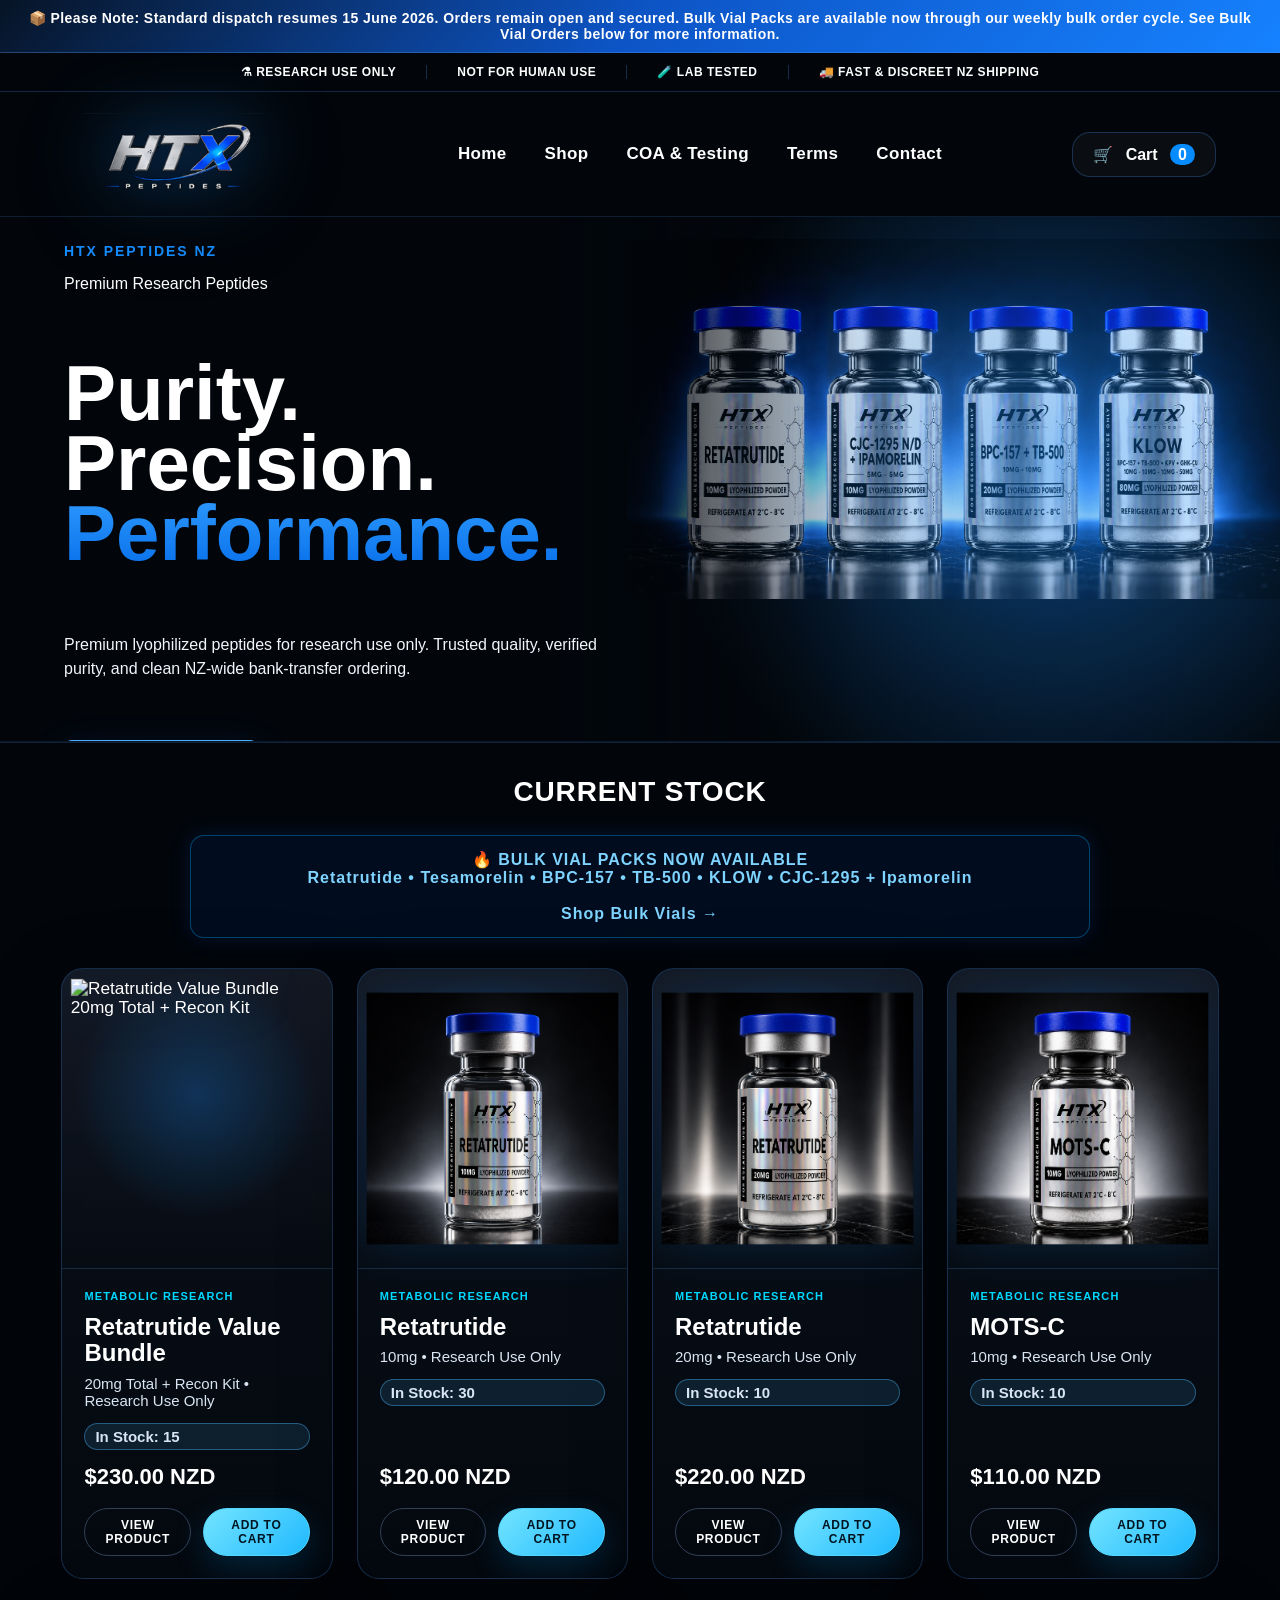
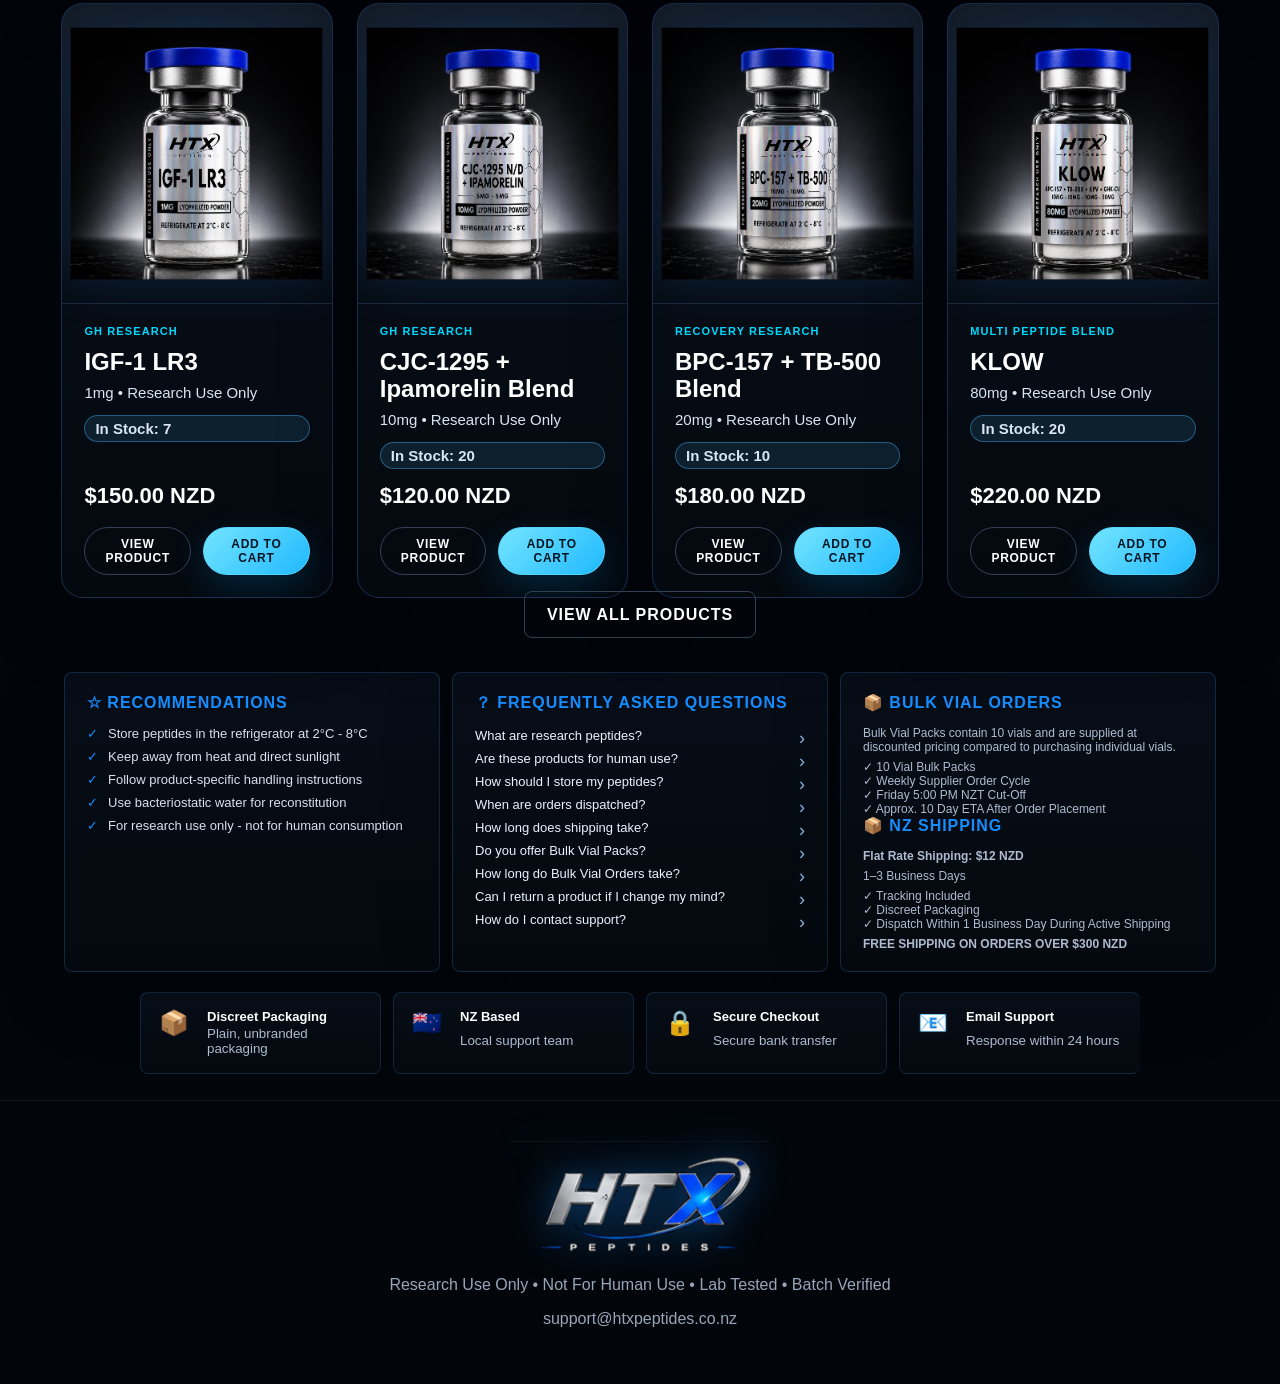
==== index.html @ 83201905 "Update index.html" ====
<!doctype html>
<html lang="en">
<head>
  <title>HTX Peptides NZ | Premium Research Peptides New Zealand</title>
<meta name="description" content="HTX Peptides NZ supplies premium research peptides, laboratory supplies and NZ-wide shipping. Research use only. Not for human use.">
  <link rel="canonical" href="https://www.htxpeptides.co.nz/">
  <meta charset="UTF-8">
  <meta name="viewport" content="width=device-width, initial-scale=1.0">
  <link rel="icon" type="image/png" href="assets/favicon.png">
  <link rel="stylesheet" href="styles.css">
  <script defer src="script.js"></script>
</head>
<body data-limit="8" class="home-page exact-reference">
  <div class="shipping-notice">
📦 <strong>Please Note:</strong> Standard dispatch resumes <strong>15 June 2026</strong>. Orders remain open and secured. Bulk Vial Packs are available now through our weekly bulk order cycle. See Bulk Vial Orders below for more information.
</div>

  <div class="topbar exact-topbar">
    <span>⚗ RESEARCH USE ONLY</span>
    <span>NOT FOR HUMAN USE</span>
    <span>🧪 LAB TESTED</span>
    <span>🚚 FAST & DISCREET NZ SHIPPING</span>
  </div>

  <nav class="nav exact-nav">
  <a href="index.html" class="logo exact-logo" aria-label="HTX Peptides NZ">
    <img src="assets/htx-logo-transparent.png" alt="HTX Peptides NZ">
  </a>

  <div class="nav-links">
    <a href="index.html">Home</a>
    <a href="shop.html">Shop</a>
    <a href="coa-testing.html">COA & Testing</a>
    <a href="terms.html">Terms</a>
    <a href="contact.html">Contact</a>
  </div>

  <button class="cart-btn exact-cart" onclick="openCart()">
    Cart <span class="cart-count">0</span>
  </button>
</nav>

  <section class="hero exact-hero">
    <h1 class="seo-only">HTX Peptides NZ</h1>
    <div class="hero-content">
      <p class="eyebrow">HTX Peptides NZ</p>
      <p class="eyebrow-sub">Premium Research Peptides</p>
      <h2>Purity.<br>Precision.<br><span>Performance.</span></h2>
      <p class="lead">Premium lyophilized peptides for research use only. Trusted quality, verified purity, and clean NZ-wide bank-transfer ordering.</p>

      <div class="hero-actions">
        <a class="btn exact-primary" href="shop.html">Shop Now →</a>
      </div>

      <div class="feature-row exact-feature-row">
        <div class="feature exact-feature">
          <div class="feature-icon">⚗</div>
          <div><b>Lab Tested</b><span>Purity verified</span></div>
        </div>
        <div class="feature exact-feature">
          <div class="feature-icon">🔗</div>
          <div><b>Cold Chain</b><span>Secure delivery</span></div>
        </div>
        <div class="feature exact-feature">
          <div class="feature-icon">🛡</div>
          <div><b>Research Use Only</b><span>Not for human use</span></div>
        </div>
        <div class="feature exact-feature">
          <div class="feature-icon">📄</div>
          <div><b>COA Available</b><span>Batch specific results</span></div>
        </div>
      </div>
    </div>
  </section>

  <section class="current-stock-section">
  <h2>Current Stock</h2>

  <div class="bulk-banner">
    🔥 BULK VIAL PACKS NOW AVAILABLE
    <br>
    Retatrutide • Tesamorelin • BPC-157 • TB-500 • KLOW • CJC-1295 + Ipamorelin
    <br><br>
    <a href="shop.html" class="bulk-link">Shop Bulk Vials →</a>
  </div>

  <div id="productGrid" class="product-grid exact-stock-grid"></div>

  <div class="stock-more">
    <a href="shop.html" class="btn ghost exact-view-all">View All Products</a>
  </div>
</section>

  <section class="recommendations-section">
  <div class="recommendation-grid">

    <article class="recommend-card">
      <h3>☆ Recommendations</h3>
      <ul>
        <li>Store peptides in the refrigerator at 2°C - 8°C</li>
        <li>Keep away from heat and direct sunlight</li>
        <li>Follow product-specific handling instructions</li>
        <li>Use bacteriostatic water for reconstitution</li>
        <li>For research use only - not for human consumption</li>
      </ul>
    </article>

    <article class="recommend-card" id="faq">
      <h3>？ Frequently Asked Questions</h3>
      <details><summary>What are research peptides?</summary><p>Research peptides are compounds supplied strictly for laboratory research and analytical purposes.</p></details>
      <details><summary>Are these products for human use?</summary><p>No. All products are sold strictly for laboratory research use only and are not for human consumption.</p></details>
      <details><summary>How should I store my peptides?</summary><p>Store refrigerated at 2°C - 8°C unless otherwise directed on the product label.</p></details>
      <details><summary>When are orders dispatched?</summary><p>Orders are generally dispatched during active shipping periods. Any temporary dispatch pauses will be clearly displayed on the website homepage and checkout page.</p></details>
      <details><summary>How long does shipping take?</summary><p>Standard NZ Post is 1-3 business days. Rural addresses may take longer.</p></details>
      <details><summary>Do you offer Bulk Vial Packs?</summary><p>Yes. Selected products are available as 10-vial Bulk Packs at discounted pricing. See the Bulk Vial Orders section below or browse the Shop page for current availability.</p></details>
      <details><summary>How long do Bulk Vial Orders take?</summary><p>Once the bulk order has been placed with our supplier, estimated delivery is approximately 10 days. ETA updates will be provided once the order has been confirmed.</p></details>
      <details><summary>Can I return a product if I change my mind?</summary><p>Due to the sensitive nature of our products, we do not accept returns for change of mind. Returns and refunds are only available if an item arrives damaged, defective, or incorrect.</p></details>
      <details><summary>How do I contact support?</summary><p>Email: support@htxpeptides.co.nz<br>Response Time: Typically within 24 hours.</p></details>
    </article>

    <article class="recommend-card">
      <h3>📦 BULK VIAL ORDERS</h3>
      <p>Bulk Vial Packs contain 10 vials and are supplied at discounted pricing compared to purchasing individual vials.</p>
      <p>
        ✓ 10 Vial Bulk Packs<br>
        ✓ Weekly Supplier Order Cycle<br>
        ✓ Friday 5:00 PM NZT Cut-Off<br>
        ✓ Approx. 10 Day ETA After Order Placement
      </p>

      <h3>📦 NZ SHIPPING</h3>
      <p><strong>Flat Rate Shipping: $12 NZD</strong></p>
      <p>1–3 Business Days</p>
      <p>
        ✓ Tracking Included<br>
        ✓ Discreet Packaging<br>
        ✓ Dispatch Within 1 Business Day During Active Shipping
      </p>
      <p><strong>FREE SHIPPING ON ORDERS OVER $300 NZD</strong></p>
    </article>

  </div>

  <div class="bottom-trust">
    <div><span>📦</span><b>Discreet Packaging</b><small>Plain, unbranded packaging</small></div>
    <div><span>🇳🇿</span><b>NZ Based</b><small>Local support team</small></div>
    <div><span>🔒</span><b>Secure Checkout</b><small>Secure bank transfer</small></div>
    <div><span>📧</span><b>Email Support</b><small>Response within 24 hours</small></div>
  </div>
</section>

  <aside class="cart-drawer">
    <div class="cart-head"><h2>Your Cart</h2><button class="icon-btn" onclick="closeCart()">×</button></div>
    <div id="cartItems" class="cart-items"></div>
    <div class="cart-foot">
      <div class="subtotal"><span>Subtotal</span><b id="cartSubtotal">$0.00 NZD</b></div>
      <div class="free-shipping-note">Free Shipping on Orders Over $300</div>
      <button class="btn wide" type="button" data-checkout>Proceed to Checkout</button>
    </div></aside>

  <div id="productModal" class="modal"></div>

  <footer class="footer exact-footer">
    <img src="assets/htx-logo-transparent.png" alt="HTX Peptides NZ">
    <p>Research Use Only • Not For Human Use • Lab Tested • Batch Verified</p>
    <p><a href="mailto:support@htxpeptides.co.nz">support@htxpeptides.co.nz</a></p>
  </footer>
</body>
</html>
---- styles.css ----
:root{--bg:#030508;--panel:#090d13;--line:#1d2838;--text:#f5f7fb;--muted:#aab3c2;--blue:#126dff;--blue2:#5aa2ff;--silver:#dce4ef}*{box-sizing:border-box}html{scroll-behavior:smooth}body{margin:0;background:radial-gradient(circle at 70% 0,#0b1d35 0,#030508 42%);color:var(--text);font-family:Inter,Arial,sans-serif}a{color:inherit;text-decoration:none}img{max-width:100%;display:block}.topbar{height:38px;display:flex;align-items:center;justify-content:space-around;gap:16px;padding:0 24px;border-bottom:1px solid #111927;background:#020305;color:#d9e0ea;font-size:12px;letter-spacing:.12em;text-transform:Uppercase}.blue{color:var(--blue2)}.nav{position:sticky;top:0;z-index:20;display:flex;align-items:center;justify-content:space-between;padding:18px 5vw;background:rgba(3,5,8,.86);backdrop-filter:blur(14px);border-bottom:1px solid #101722}.logo{font-size:28px;font-weight:900;letter-spacing:.04em}.logo span{display:block;font-size:10px;letter-spacing:.48em;font-weight:500;color:#bfc8d6}.nav-links{display:flex;gap:42px;font-size:18px;font-weight:600;text-transform:none;letter-spacing:.08em}.nav-links a:hover,.active{color:var(--blue2)}.cart-btn,.icon-btn{background:none;border:1px solid var(--line);color:white;border-radius:12px;padding:10px 14px;cursor:pointer}.cart-count{background:var(--blue);border-radius:999px;padding:2px 7px;margin-left:4px}.hero{min-height:620px;display:grid;grid-template-columns:1fr 1.15fr;align-items:center;padding:6vw 5vw 3vw;gap:30px;background:linear-gradient(90deg,#030508 25%,rgba(3,5,8,.35)),url('assets/hero-reference.jpg') center right/cover no-repeat}.eyebrow{color:var(--blue2);letter-spacing:.2em;text-transform:uppercase;font-weight:700;font-size:13px}.hero h1{font-size:clamp(44px,7vw,88px);line-height:.95;margin:18px 0}.hero h1 span{color:var(--blue2)}.lead{color:#d7dce5;max-width:560px;font-size:18px;line-height:1.6}.btn{background:linear-gradient(135deg,#0d55c7,#1682ff);border:1px solid #338fff;color:white;border-radius:8px;padding:14px 22px;font-weight:800;text-transform:uppercase;letter-spacing:.06em;cursor:pointer;box-shadow:0 0 28px rgba(18,109,255,.25)}.btn.ghost{background:transparent;border-color:#314057;box-shadow:none}.btn.wide{width:100%;margin-top:18px}.hero-actions{display:flex;gap:14px;margin:24px 0}.feature-row{display:grid;grid-template-columns:repeat(4,1fr);gap:14px;margin-top:30px}.feature{border:1px solid var(--line);background:rgba(9,13,19,.66);padding:18px;border-radius:18px}.feature b{display:block}.feature span,.muted{color:var(--muted)}.section{padding:70px 5vw}.section-title{text-align:center;margin-bottom:34px}.section-title h2{font-size:34px;letter-spacing:.15em;text-transform:uppercase}.product-grid{display:grid;grid-template-columns:repeat(4,minmax(0,1fr));gap:20px}.product-card{background:linear-gradient(180deg,rgba(18,25,36,.75),rgba(3,5,8,.95));border:1px solid #223047;border-radius:20px;overflow:hidden;transition:.25s}.product-card:hover{transform:translateY(-6px);border-color:#2d7fff;box-shadow:0 18px 60px rgba(0,0,0,.45)}.product-img-wrap{height:290px;display:flex;align-items:center;justify-content:center;background:radial-gradient(circle,#1d2a3d,#05070b 68%);padding:18px}.product-img-wrap img{height:100%;object-fit:contain}.product-info{padding:18px}.product-info small{color:var(--blue2)}.product-info h3{margin:8px 0 4px}.product-info p{color:#cbd3df;margin:0 0 14px}.product-actions{display:grid;grid-template-columns:1fr auto;gap:10px;margin-top:16px}.filters{display:flex;gap:14px;margin-bottom:24px}.filters input,.filters select,.contact-form input,.contact-form textarea{background:#07101b;border:1px solid #223047;color:white;border-radius:10px;padding:14px;width:100%}.filters select{max-width:240px}.page-hero{padding:70px 5vw 30px;background:linear-gradient(180deg,#07101b,#030508)}.page-hero h1{font-size:48px;margin:0 0 12px}.content-grid{display:grid;grid-template-columns:repeat(3,1fr);gap:20px}.info-card,.coa-card{border:1px solid var(--line);background:rgba(9,13,19,.78);border-radius:20px;padding:24px}.clean-list{line-height:2;color:#d7dce5}.footer{border-top:1px solid #111927;padding:40px 5vw;color:#99a5b8;background:#020305}.cart-drawer{position:fixed;right:-430px;top:0;height:100%;width:min(430px,100vw);background:#060a10;z-index:50;border-left:1px solid #26354d;transition:.28s;padding:22px;display:flex;flex-direction:column}.cart-open .cart-drawer{right:0}.cart-head{display:flex;justify-content:space-between;align-items:center}.cart-items{flex:1;overflow:auto}.cart-line{display:grid;grid-template-columns:72px 1fr auto;gap:12px;align-items:center;border-bottom:1px solid #182235;padding:14px 0}.cart-line img{height:72px;object-fit:contain}.cart-line span{display:block;color:var(--muted);font-size:13px}.qty{display:flex;align-items:center;gap:6px;margin-top:8px}.qty button{background:#101827;color:white;border:1px solid #26354d;border-radius:8px;width:30px;height:30px}.qty input{width:48px;text-align:center;background:#020305;color:white;border:1px solid #26354d;border-radius:8px;height:30px}.cart-foot{border-top:1px solid #182235;padding-top:18px}.subtotal{display:flex;justify-content:space-between;font-size:20px;margin-bottom:14px}.modal{display:none;position:fixed;inset:0;background:rgba(0,0,0,.78);z-index:60;align-items:center;justify-content:center;padding:20px}.modal.show{display:flex}.modal-card{max-width:920px;background:#07101b;border:1px solid #2a3b55;border-radius:24px;padding:24px;position:relative}.modal-close{position:absolute;right:18px;top:14px;background:none;color:white;border:0;font-size:32px;cursor:pointer}.modal-grid{display:grid;grid-template-columns:1fr 1fr;gap:25px;align-items:center}.modal-grid img{max-height:560px;object-fit:contain}.price{font-size:26px;color:var(--blue2);font-weight:900}.contact-form{display:grid;gap:12px}.whatsapp{display:inline-block;margin-top:18px}@media(max-width:900px){.hero{grid-template-columns:1fr;min-height:auto;background-position:center}.feature-row,.product-grid,.content-grid{grid-template-columns:1fr 1fr}.nav-links{display:none}.modal-grid{grid-template-columns:1fr}.product-img-wrap{height:240px}}@media(max-width:560px){.topbar{font-size:9px;gap:8px;padding:0 8px}.hero,.section,.page-hero{padding-left:20px;padding-right:20px}.feature-row,.product-grid,.content-grid{grid-template-columns:1fr}.hero-actions,.filters{flex-direction:column}.btn{text-align:center}.section-title h2{font-size:24px}}

/* Logo fix: uses transparent HTX artwork, no white box, blends with dark header */
.logo{display:flex;align-items:center;width:220px;height:90px;overflow:visible}
.logo img{height:82px;width:auto;object-fit:contain;filter:drop-shadow(0 0 12px rgba(90,162,255,.22));}
.logo span{display:none}
@media(max-width:560px){.logo{width:138px;height:56px}.logo img{height:52px}}

/* Final cleanup */
.section-title .eyebrow{margin-bottom:10px}.details-section{border-top:1px solid rgba(90,162,255,.12)}
.trust-section{padding-top:40px}.info-card .price{font-size:22px;margin:8px 0 10px;color:var(--blue2);font-weight:900}
.logo{width:220px;height:90px}.logo img{height:82px;max-width:220px;object-fit:contain;filter:drop-shadow(0 0 15px rgba(90,162,255,.32));}
@media(max-width:560px){.logo{width:138px;height:58px}.logo img{height:54px;max-width:138px}}

/* === EXACT REFERENCE HOMEPAGE - DO NOT DEVIATE === */
:root{
  --exact-bg:#02060b;
  --exact-panel:#07111d;
  --exact-line:rgba(75,155,255,.22);
  --exact-blue:#168dff;
  --exact-cyan:#00d8ff;
  --exact-text:#ffffff;
  --exact-muted:#c9d3df;
}
.seo-only {
  position: absolute;
  left: -9999px;
  width: 1px;
  height: 1px;
  overflow: hidden;
}
body.exact-reference{
  margin:0;
  background:#02060b !important;
  color:#fff;
  overflow-x:hidden;
}

.exact-reference .exact-topbar{
  height:39px;
  display:flex;
  align-items:center;
  justify-content:center;
  gap:0;
  padding:0;
  background:#02060b;
  border-bottom:1px solid rgba(75,155,255,.22);
  color:#fff;
  font-size:12px;
  font-weight:900;
  letter-spacing:.045em;
  text-transform:Uppercase;
}

.exact-reference .exact-topbar span{
  padding:0 30px;
  border-right:1px solid rgba(75,155,255,.26);
  white-space:nowrap;
}
.exact-reference .exact-topbar span:last-child{border-right:0;}

.exact-reference .exact-nav{
  height:113px;
  min-height:113px;
  padding:0 5vw;
  display:grid;
  grid-template-columns:260px 1fr 170px;
  align-items:center;
  background:#02060b;
  border-bottom:1px solid rgba(75,155,255,.16);
  position:relative;
  top:auto;
  z-index:20;
}

.exact-reference .exact-logo img,
.exact-reference .logo img{
  width:214px !important;
  max-height:98px !important;
  object-fit:contain !important;
  filter:drop-shadow(0 0 26px rgba(22,141,255,.44)) !important;
}

.exact-reference .exact-nav-links{
  display:flex;
  justify-content:center;
  align-items:center;
  gap:46px;
  font-size:16px;
  font-weight:800;
  text-transform:none;
  letter-spacing:0;
  color:#fff;
}

.exact-reference .exact-nav-links a:hover{color:#5fc8ff;}

.exact-reference .exact-cart{
  justify-self:end;
  border-radius:18px;
  padding:12px 20px;
  background:rgba(255,255,255,.035);
  border:1px solid rgba(75,155,255,.25);
  color:#fff;
  font-size:16px;
  font-weight:700;
}
.exact-reference .exact-cart::before{content:"🛒";margin-right:8px;}
.exact-reference .cart-count{
  background:#078cff;
  color:#fff;
  margin-left:8px;
  border-radius:999px;
  padding:2px 8px;
}

/* Hero: matches supplied screenshot proportions */
.exact-reference .exact-hero{
  height:555px;
  min-height:555px;
  padding:31px 5vw 0;
  display:block;
  position:relative;
  background:
    linear-gradient(90deg,#02060b 0%,#02060b 37%,rgba(2,6,11,.68) 45%,rgba(2,6,11,.05) 67%,rgba(2,6,11,.00) 100%),
    radial-gradient(circle at 72% 48%,rgba(22,141,255,.32),transparent 35%),
    url('assets/hero-image.png') right 53% top 32px/61% auto no-repeat !important;
  border-bottom:1px solid rgba(75,155,255,.12);
  overflow:hidden;
}

.exact-reference .hero-content{
  width:42%;
  min-width:600px;
  position:relative;
  z-index:2;
}

.exact-reference .exact-hero .eyebrow{
  color:#168dff;
  margin:0 0 17px;
  font-size:14px;
  font-weight:900;
  letter-spacing:.14em;
  text-transform:uppercase;
}

.exact-reference .exact-hero h1{
  margin:0;
  font-size:92px;
  line-height:.91;
  letter-spacing:-.07em;
  text-transform:uppercase;
  font-weight:950;
  color:#fff;
}

.exact-reference .exact-hero h1 span,
.exact-reference .exact-hero h2 span{
  color:#168dff;
  background:linear-gradient(180deg,#309dff,#066ce9);
  -webkit-background-clip:text;
  background-clip:text;
  -webkit-text-fill-color:transparent;
}

.exact-reference .exact-hero .lead{
  width:610px;
  max-width:610px;
  margin:20px 0 0;
  color:#f2f6fb;
  font-size:17px;
  line-height:1.48;
}

.exact-reference .hero-actions{
  margin:24px 0 0;
  display:flex;
  gap:16px;
}

.exact-reference .exact-primary{
  width:194px;
  height:48px;
  min-height:48px;
  display:inline-flex;
  align-items:center;
  justify-content:center;
  border-radius:8px;
  padding:0 18px;
  background:linear-gradient(135deg,#0d69ff,#078eff);
  color:#fff;
  border:1px solid rgba(92,183,255,.85);
  box-shadow:0 15px 38px rgba(0,108,255,.23);
  font-size:14px;
  letter-spacing:.08em;
  font-weight:900;
}

.exact-reference .exact-ghost{
  width:155px;
  height:48px;
  min-height:48px;
  border-radius:8px;
  background:rgba(0,0,0,.20);
  border:1px solid rgba(112,170,230,.25);
  color:#fff;
  box-shadow:none;
  display:inline-flex;
  align-items:center;
  justify-content:center;
  padding:0 18px;
  font-size:14px;
  letter-spacing:.08em;
  font-weight:900;
}

/* 4 feature cards under hero */
.exact-reference .exact-feature-row{
  width:100%;
  max-width:1180px;
  display:grid;
  grid-template-columns:repeat(4,1fr);
  gap:16px;
  margin-top:50px;
}

.exact-reference .exact-feature{
  min-height:72px;
  border-radius:9px;
  padding:15px 17px;
  display:flex;
  align-items:center;
  gap:17px;
  background:linear-gradient(180deg,rgba(9,17,28,.90),rgba(5,10,16,.98));
  border:1px solid rgba(75,155,255,.23);
}

.exact-reference .feature-icon{
  width:42px;
  color:#168dff;
  font-size:29px;
  text-align:center;
  line-height:1;
}

.exact-reference .exact-feature b{
  display:block;
  color:#fff;
  font-size:15px;
}
.exact-reference .exact-feature span{
  display:block;
  color:#cbd5e2;
  font-size:14px;
}

/* Current stock exact row */
.exact-reference .current-stock-section{
  background:#02060b;
  border-top:1px solid rgba(75,155,255,.12);
  padding:8px 2vw 10px;
}

.exact-reference .current-stock-section h2{
  color:#fff;
  margin:0 0 14px;
  text-align:center;
  font-size:20px;
  letter-spacing:.04em;
  text-transform:uppercase;
}

.exact-reference .exact-stock-grid{
  display:grid;
  grid-template-columns:repeat(6,1fr);
  gap:13px;
  max-width:1480px;
  margin:0 auto;
}

.exact-reference .exact-stock-card{
  min-height:170px;
  border-radius:8px;
  padding:12px 13px;
  display:grid;
  grid-template-columns:73px 1fr;
  gap:12px;
  background:linear-gradient(180deg,rgba(8,15,25,.93),rgba(4,9,15,.98));
  border:1px solid rgba(75,155,255,.23);
  overflow:hidden;
  box-shadow:none;
  transition:.2s ease;
}
.exact-reference .exact-stock-card:hover{
  transform:translateY(-3px);
  border-color:rgba(0,216,255,.45);
}

.exact-reference .stock-img{
  display:flex;
  justify-content:center;
  align-items:flex-start;
  padding-top:0;
}
.exact-reference .stock-img img{
  width:68px;
  height:112px;
  object-fit:contain;
}

.exact-reference .stock-info{
  min-width:0;
  display:flex;
  flex-direction:column;
}
.exact-reference .stock-info small{
  color:#00d8ff;
  font-size:9px;
  line-height:1.05;
  letter-spacing:.06em;
  font-weight:900;
  text-transform:uppercase;
  min-height:18px;
}
.exact-reference .stock-info h3{
  margin:5px 0 5px;
  color:#fff;
  font-size:15px;
  line-height:1.1;
}
.exact-reference .stock-info p{
  margin:0 0 9px;
  color:#edf5ff;
  font-size:12px;
  line-height:1.25;
}
.exact-reference .stock-info b{
  color:#fff;
  font-size:13px;
  margin-bottom:auto;
}
.exact-reference .stock-actions{
  display:grid;
  grid-template-columns:1fr 1fr;
  gap:8px;
  margin-top:10px;
}
.exact-reference .stock-actions .btn{
  height:36px;
  min-height:36px;
  border-radius:22px;
  padding:0 8px;
  font-size:10.5px;
  letter-spacing:.04em;
  display:flex;
  align-items:center;
  justify-content:center;
}
.exact-reference .stock-actions .btn.ghost{
  background:rgba(255,255,255,.035);
  color:#fff;
  border-color:rgba(92,171,255,.22);
  box-shadow:none;
}
.exact-reference .stock-actions .btn:not(.ghost){
  background:#24bdff;
  color:#001522;
  border-color:#51d6ff;
  box-shadow:none;
}
.exact-reference .stock-more{
  text-align:center;
  margin:8px 0 0;
}
.exact-reference .exact-view-all{
  width:205px;
  height:36px;
  min-height:36px;
  border-radius:8px;
}

/* Recommendation / FAQ / Shipping block */
.exact-reference .recommendations-section{
  padding:0 5vw 26px;
  background:#02060b;
}

.exact-reference .recommendation-grid{
  max-width:1200px;
  margin:0 auto;
  display:grid;
  grid-template-columns:1fr 1fr 1fr;
  gap:12px;
}

.exact-reference .recommend-card{
  border:1px solid rgba(75,155,255,.20);
  background:linear-gradient(180deg,rgba(8,15,25,.90),rgba(4,9,15,.98));
  border-radius:8px;
  padding:20px 22px;
  min-height:170px;
}

.exact-reference .recommend-card h3{
  color:#168dff;
  text-transform:uppercase;
  letter-spacing:.06em;
  font-size:16px;
  margin:0 0 14px;
}

.exact-reference .recommend-card ul{
  margin:0;
  padding:0;
  list-style:none;
}
.exact-reference .recommend-card li{
  color:#d7e0ed;
  font-size:13px;
  margin:8px 0;
}
.exact-reference .recommend-card li::before{
  content:"✓";
  color:#168dff;
  margin-right:10px;
}

.exact-reference .recommend-card details{
  border:0;
  background:transparent;
  padding:0;
  margin:8px 0;
}
.exact-reference .recommend-card summary{
  cursor:pointer;
  color:#e9f2ff;
  font-size:13px;
  list-style:none;
}
.exact-reference .recommend-card summary::after{
  content:"›";
  float:right;
  color:#8fb9e8;
  font-size:18px;
}
.exact-reference .recommend-card p{
  margin:6px 0 0;
  color:#aebbd0;
  font-size:12px;
}

.exact-reference .ship-line{
  display:flex;
  justify-content:space-between;
  gap:15px;
  color:#dce6f2;
  font-size:13px;
  margin:10px 0;
}
.exact-reference .ship-line small{
  color:#aab6c8;
}
.exact-reference .ship-line b{
  color:#fff;
  white-space:nowrap;
}
.exact-reference .free-ship{
  display:block;
  color:#168dff;
  text-transform:uppercase;
  font-size:13px;
  margin-top:14px;
}

.exact-reference .bottom-trust{
  max-width:1000px;
  margin:20px auto 0;
  display:grid;
  grid-template-columns:repeat(4,1fr);
  gap:12px;
  border:0;
  border-radius:8px;
  overflow:visible;
  background:transparent;
}

.exact-reference .bottom-trust div{
  display:grid;
  grid-template-columns:38px 1fr;
  grid-template-rows:auto auto;
  column-gap:10px;
  padding:16px 18px;
  min-height:82px;
  border:1px solid rgba(75,155,255,.18);
  border-radius:8px;
  background:linear-gradient(180deg,rgba(8,15,25,.88),rgba(4,9,15,.98));
}
.exact-reference .bottom-trust div:last-child{border-right:0;}
.exact-reference .bottom-trust span{
  grid-row:1/3;
  color:#168dff;
  font-size:24px;
}
.exact-reference .bottom-trust b{
  color:#fff;
  font-size:13px;
}
.exact-reference .bottom-trust small{
  color:#aebbd0;
}

.exact-reference .exact-coa-section{
  background:#02060b;
  padding-top:26px;
}

.exact-reference .exact-footer{
  text-align:center;
  background:#02060b;
}
.exact-reference .exact-footer img{
  width:220px;
  margin:0 auto 14px;
  filter:drop-shadow(0 0 24px rgba(22,141,255,.36));
}

/* Existing drawer/modal still works but match styling */
.exact-reference .cart-drawer{
  background:#050a12;
  border-left:1px solid rgba(75,155,255,.28);
}

@media(max-width:1260px){
  .exact-reference .exact-hero{
    height:auto;
    min-height:555px;
    background:
      linear-gradient(90deg,#02060b 0%,#02060b 40%,rgba(2,6,11,.76) 51%,rgba(2,6,11,.10) 100%),
      radial-gradient(circle at 73% 46%,rgba(22,141,255,.30),transparent 36%),
      url('assets/hero-image.png') right 46% top 60px/58% auto no-repeat !important;
  }
  .exact-reference .exact-hero h1{font-size:78px;}
  .exact-reference .exact-stock-grid{grid-template-columns:repeat(3,1fr);}
}

@media(max-width:900px){
  .exact-reference .exact-topbar{
    height:auto;
    flex-wrap:wrap;
    padding:8px;
  }
  .exact-reference .exact-topbar span{
    padding:4px 10px;
  }
  .exact-reference .exact-nav{
    height:auto;
    min-height:86px;
    grid-template-columns:1fr auto;
    padding:10px 18px;
  }
  .exact-reference .exact-logo img,
  .exact-reference .logo img{
    width:168px !important;
  }
  .exact-reference .exact-nav-links{display:none;}
  .exact-reference .exact-hero{
    display:block;
    min-height:auto;
    padding:70vw 20px 28px;
    background:
      linear-gradient(180deg,rgba(2,6,11,.12) 0%,#02060b 58%),
      url('assets/hero-image.png') top center/118% auto no-repeat !important;
  }
  .exact-reference .hero-content{
    width:100%;
    min-width:0;
  }
  .exact-reference .exact-hero h1{font-size:52px;}
  .exact-reference .exact-hero .lead{width:auto;max-width:100%;}
  .exact-reference .exact-feature-row,
  .exact-reference .recommendation-grid,
  .exact-reference .bottom-trust{
    grid-template-columns:1fr 1fr;
  }
  .exact-reference .exact-stock-grid{
    grid-template-columns:repeat(2,1fr);
  }
}

@media(max-width:560px){
  .exact-reference .exact-hero{
    padding-top:82vw;
    background:
      linear-gradient(180deg,rgba(2,6,11,.08) 0%,#02060b 54%),
      url('assets/hero-image.png') top center/132% auto no-repeat !important;
  }
  .exact-reference .exact-hero h1{font-size:42px;}
  .exact-reference .hero-actions{flex-direction:column;}
  .exact-reference .exact-primary,
  .exact-reference .exact-ghost{width:100%;}
  .exact-reference .exact-feature-row,
  .exact-reference .exact-stock-grid,
  .exact-reference .recommendation-grid,
  .exact-reference .bottom-trust{
    grid-template-columns:1fr;
  }
}


/* === FINAL EXACT REFERENCE FIX: hero image, COA nav, stock card alignment === */

/* Add room for new COA nav link without changing the reference style */
.exact-reference .exact-nav{
  grid-template-columns:250px 1fr 170px !important;
}
.exact-reference .exact-nav-links{
  gap:38px !important;
}

/* Match the reference: show all 4 vials to the right and do NOT overlap headline */
.exact-reference .exact-hero{
  height:555px !important;
  min-height:555px !important;
  padding:31px 5vw 0 !important;
  background:
    linear-gradient(90deg,#02060b 0%,#02060b 39%,rgba(2,6,11,.72) 47%,rgba(2,6,11,.08) 63%,rgba(2,6,11,0) 100%),
    radial-gradient(circle at 75% 48%,rgba(22,141,255,.32),transparent 36%),
    url('assets/hero-image.png') right 5vw top 28px/56% auto no-repeat !important;
}

.exact-reference .hero-content{
  width:40% !important;
  min-width:610px !important;
  z-index:3 !important;
}

.exact-reference .exact-hero h1{
  font-size:88px !important;
  line-height:.91 !important;
  letter-spacing:-.07em !important;
}

.exact-reference .exact-hero .lead{
  width:590px !important;
  max-width:590px !important;
}

/* Keep hero cards in one row, same height as reference */
.exact-reference .exact-feature-row{
  margin-top:49px !important;
  max-width:1160px !important;
  width:1160px !important;
  grid-template-columns:repeat(4,1fr) !important;
}

/* Current stock should be clean: 6 filled cards, no cropped Add button */
.exact-reference .current-stock-section{
  padding:8px 1.8vw 18px !important;
}

.exact-reference .exact-stock-grid{
  max-width:1520px !important;
  gap:12px !important;
  grid-template-columns:repeat(6,minmax(0,1fr)) !important;
}

.exact-reference .exact-stock-card{
  min-height:178px !important;
  grid-template-columns:78px minmax(0,1fr) !important;
  gap:12px !important;
  padding:12px !important;
}

.exact-reference .stock-img img{
  width:72px !important;
  height:118px !important;
}

.exact-reference .stock-actions{
  grid-template-columns:1fr 52px !important;
  gap:8px !important;
}

.exact-reference .stock-actions .btn{
  min-width:0 !important;
  width:100% !important;
  padding:0 8px !important;
  font-size:10.5px !important;
}

.exact-reference .stock-actions .btn:not(.ghost){
  width:52px !important;
  padding:0 !important;
}

/* Bring recommendations/shipping/FAQ closer to reference spacing */
.exact-reference .recommendations-section{
  padding-top:0 !important;
}

.exact-reference .recommendation-grid{
  max-width:1250px !important;
  gap:12px !important;
}

/* Keep COA section visible as link target */
.exact-reference .exact-coa-section{
  scroll-margin-top:120px;
}

/* Mobile/tablet safety */
@media(max-width:1260px){
  .exact-reference .exact-nav-links{gap:24px !important;}
  .exact-reference .exact-hero{
    background:
      linear-gradient(90deg,#02060b 0%,#02060b 42%,rgba(2,6,11,.76) 52%,rgba(2,6,11,.12) 100%),
      radial-gradient(circle at 75% 46%,rgba(22,141,255,.30),transparent 36%),
      url('assets/hero-image.png') right 3vw top 58px/55% auto no-repeat !important;
  }
  .exact-reference .exact-hero h1{font-size:72px !important;}
  .exact-reference .hero-content{min-width:520px !important;}
  .exact-reference .exact-stock-grid{grid-template-columns:repeat(3,1fr) !important;}
}

@media(max-width:900px){
  .exact-reference .exact-nav{grid-template-columns:1fr auto !important;}
  .exact-reference .exact-hero{
    height:auto !important;
    min-height:auto !important;
    padding:70vw 20px 28px !important;
    background:
      linear-gradient(180deg,rgba(2,6,11,.12) 0%,#02060b 58%),
      url('assets/hero-image.png') top center/118% auto no-repeat !important;
  }
  .exact-reference .hero-content{
    width:100% !important;
    min-width:0 !important;
  }
  .exact-reference .exact-hero h1{font-size:52px !important;}
  .exact-reference .exact-hero .lead{
    width:auto !important;
    max-width:100% !important;
  }
  .exact-reference .exact-feature-row{
    width:100% !important;
    grid-template-columns:repeat(2,1fr) !important;
  }
  .exact-reference .exact-stock-grid{
    grid-template-columns:repeat(2,1fr) !important;
  }
}

@media(max-width:560px){
  .exact-reference .exact-feature-row,
  .exact-reference .exact-stock-grid{
    grid-template-columns:1fr !important;
  }
}


/* === PAYMENT METHOD + COA PAGE UPDATE === */
.payment-label{
  display:block;
  margin:12px 0 7px;
  color:#cfe9ff;
  font-weight:900;
  font-size:13px;
  letter-spacing:.04em;
  text-transform:uppercase;
}

.payment-select{
  width:100%;
  height:46px;
  border-radius:12px;
  border:1px solid rgba(75,155,255,.28);
  background:#07101b;
  color:#fff;
  padding:0 14px;
  margin-bottom:14px;
  font-weight:800;
}

.coa-hero{
  background:
    radial-gradient(circle at 70% 20%,rgba(22,141,255,.18),transparent 34%),
    linear-gradient(180deg,#07101b,#030508);
}

.coa-page-section{
  background:#02060b;
}

.coa-grid{
  display:grid;
  gap:22px;
  max-width:1180px;
  margin:0 auto;
}

.coa-product-card{
  display:grid;
  grid-template-columns:240px 1fr;
  gap:28px;
  align-items:center;
  padding:28px;
  border:1px solid rgba(75,155,255,.22);
  border-radius:22px;
  background:linear-gradient(145deg,rgba(255,255,255,.065),rgba(255,255,255,.025));
  box-shadow:0 25px 80px rgba(0,0,0,.30);
}

.coa-product-card img{
  max-height:240px;
  width:100%;
  object-fit:contain;
  filter:drop-shadow(0 0 20px rgba(22,141,255,.18));
}

.coa-product-card small{
  color:#00d8ff;
  font-weight:900;
  text-transform:uppercase;
  letter-spacing:.12em;
}

.coa-product-card h2{
  margin:10px 0;
  font-size:34px;
}

.coa-product-card .btn{
  margin-top:12px;
}

@media(max-width:760px){
  .coa-product-card{
    grid-template-columns:1fr;
    text-align:center;
  }
}


/* === FINAL FIX: vials shifted right, current stock visible, single COA tab === */

/* Stop the 4-vial hero image covering Retatrutide/text */
.exact-reference .exact-hero{
  height:600px !important;
  min-height:600px !important;
  padding:31px 5vw 0 !important;
  background:
    linear-gradient(90deg,#02060b 0%,#02060b 42%,rgba(2,6,11,.82) 50%,rgba(2,6,11,.20) 64%,rgba(2,6,11,0) 100%),
    radial-gradient(circle at 79% 48%,rgba(22,141,255,.34),transparent 34%),
    url('assets/hero-image.png') right 1.7vw top 42px/52% auto no-repeat !important;
  overflow:visible !important;
}

.exact-reference .hero-content{
  width:40% !important;
  min-width:610px !important;
  z-index:3 !important;
}

.exact-reference .exact-hero h1{
  font-size:84px !important;
  line-height:.91 !important;
}

/* Feature cards should sit below text, not clip into current stock */
.exact-reference .exact-feature-row{
  margin-top:44px !important;
  width:1080px !important;
  max-width:1080px !important;
  grid-template-columns:repeat(4,1fr) !important;
}

.exact-reference .exact-feature{
  min-height:76px !important;
}

/* Give Current Stock proper space and visibility */
.exact-reference .current-stock-section{
  clear:both !important;
  padding:20px 2.2vw 28px !important;
  margin-top:0 !important;
  background:#02060b !important;
  position:relative !important;
  z-index:5 !important;
}

.exact-reference .current-stock-section h2{
  margin:0 0 18px !important;
  font-size:23px !important;
}

/* Fill the row cleanly with 6 visible product cards */
.exact-reference .exact-stock-grid{
  max-width:1540px !important;
  grid-template-columns:repeat(6,minmax(0,1fr)) !important;
  gap:14px !important;
}

.exact-reference .exact-stock-card{
  min-height:210px !important;
  grid-template-columns:78px minmax(0,1fr) !important;
  padding:14px !important;
  gap:13px !important;
  overflow:hidden !important;
}

.exact-reference .stock-img img{
  width:76px !important;
  height:132px !important;
  object-fit:contain !important;
}

.exact-reference .stock-info h3{
  font-size:16px !important;
}

.exact-reference .stock-info p{
  font-size:12px !important;
}

.exact-reference .stock-actions{
  grid-template-columns:minmax(92px,1fr) 58px !important;
  gap:9px !important;
}

.exact-reference .stock-actions .btn{
  width:100% !important;
  min-width:0 !important;
  height:40px !important;
  min-height:40px !important;
  border-radius:22px !important;
  padding:0 10px !important;
  font-size:10.5px !important;
}

.exact-reference .stock-actions .btn:not(.ghost){
  width:58px !important;
  padding:0 !important;
}

/* Nav has only one COA tab and enough room */
.exact-reference .exact-nav{
  grid-template-columns:240px 1fr 160px !important;
}

.exact-reference .exact-nav-links{
  gap:31px !important;
}

/* COA page styling still accessible */
.coa-page-section{
  scroll-margin-top:120px;
}

/* Responsive adjustments */
@media(max-width:1260px){
  .exact-reference .exact-hero{
    height:auto !important;
    min-height:570px !important;
    background:
      linear-gradient(90deg,#02060b 0%,#02060b 43%,rgba(2,6,11,.82) 54%,rgba(2,6,11,.16) 100%),
      radial-gradient(circle at 80% 48%,rgba(22,141,255,.30),transparent 34%),
      url('assets/hero-image.png') right 0 top 70px/50% auto no-repeat !important;
  }
  .exact-reference .exact-hero h1{font-size:70px !important;}
  .exact-reference .hero-content{min-width:520px !important;}
  .exact-reference .exact-stock-grid{grid-template-columns:repeat(3,1fr) !important;}
  .exact-reference .exact-feature-row{width:100% !important;}
}

@media(max-width:900px){
  .exact-reference .exact-hero{
    min-height:auto !important;
    padding:72vw 20px 30px !important;
    background:
      linear-gradient(180deg,rgba(2,6,11,.06) 0%,#02060b 58%),
      url('assets/hero-image.png') top center/118% auto no-repeat !important;
  }
  .exact-reference .hero-content{
    width:100% !important;
    min-width:0 !important;
  }
  .exact-reference .exact-hero h1{font-size:52px !important;}
  .exact-reference .exact-feature-row{
    grid-template-columns:repeat(2,1fr) !important;
    width:100% !important;
  }
  .exact-reference .exact-stock-grid{
    grid-template-columns:repeat(2,1fr) !important;
  }
}

@media(max-width:560px){
  .exact-reference .exact-feature-row,
  .exact-reference .exact-stock-grid{
    grid-template-columns:1fr !important;
  }
}


/* === FINAL CLEAN FIX: visible current stock + one COA tab === */

/* Header/nav: one row, one COA tab */
.exact-reference .exact-nav{
  height:105px !important;
  min-height:105px !important;
  grid-template-columns:235px 1fr 165px !important;
}

.exact-reference .exact-logo img,
.exact-reference .logo img{
  width:205px !important;
  max-height:88px !important;
}

.exact-reference .exact-nav-links{
  gap:30px !important;
  white-space:nowrap !important;
}

/* Hero: vials right side, Retatrutide not under text, and stock visible below */
.exact-reference .exact-hero{
  height:525px !important;
  min-height:525px !important;
  padding:26px 5vw 0 !important;
  background:
    linear-gradient(90deg,#02060b 0%,#02060b 43%,rgba(2,6,11,.82) 52%,rgba(2,6,11,.18) 65%,rgba(2,6,11,0) 100%),
    radial-gradient(circle at 80% 48%,rgba(22,141,255,.34),transparent 34%),
    url('assets/hero-image.png') right 1.5vw top 34px/50% auto no-repeat !important;
  overflow:hidden !important;
}

.exact-reference .hero-content{
  width:40% !important;
  min-width:595px !important;
}

.exact-reference .exact-hero .eyebrow{
  margin-bottom:14px !important;
}

.exact-reference .exact-hero h1,
.exact-reference .exact-hero h2{
  font-size:78px !important;
  line-height:.90 !important;

}

.exact-reference .exact-hero .lead{
  width:570px !important;
  max-width:570px !important;
  font-size:16px !important;
  margin-top:16px !important;
}

.exact-reference .hero-actions{
  margin-top:60px !important;
}

.exact-reference .exact-primary,
.exact-reference .exact-ghost{
  height:46px !important;
  min-height:46px !important;
}

/* Feature cards fully visible before stock */
.exact-reference .exact-feature-row{
  margin-top:34px !important;
  width:1085px !important;
  max-width:1085px !important;
  grid-template-columns:repeat(4,1fr) !important;
}

.exact-reference .exact-feature{
  min-height:64px !important;
  padding:12px 16px !important;
}

.exact-reference .feature-icon{
  font-size:25px !important;
}

.exact-reference .exact-feature b{
  font-size:14px !important;
}

.exact-reference .exact-feature span{
  font-size:13px !important;
}

/* Current stock must show immediately and products must be clear */
.exact-reference .current-stock-section{
  display:block !important;
  visibility:visible !important;
  opacity:1 !important;
  padding:14px 2vw 30px !important;
  margin:0 !important;
  position:relative !important;
  z-index:10 !important;
  background:#02060b !important;
  border-top:1px solid rgba(75,155,255,.18) !important;
}

.exact-reference .current-stock-section h2{
  display:block !important;
  margin:0 0 16px !important;
  font-size:22px !important;
  line-height:1.2 !important;
  color:#fff !important;
  text-align:center !important;
}

.exact-reference .exact-stock-grid,
.exact-reference #productGrid{
  display:grid !important;
  visibility:visible !important;
  opacity:1 !important;
  grid-template-columns:repeat(6,minmax(0,1fr)) !important;
  gap:14px !important;
  max-width:1545px !important;
  margin:0 auto !important;
}

.exact-reference .exact-stock-card{
  display:grid !important;
  min-height:205px !important;
  grid-template-columns:78px minmax(0,1fr) !important;
  gap:13px !important;
  padding:14px !important;
  overflow:hidden !important;
}

.exact-reference .stock-img img{
  width:76px !important;
  height:128px !important;
  object-fit:contain !important;
}

.exact-reference .stock-actions{
  grid-template-columns:minmax(94px,1fr) 58px !important;
  gap:9px !important;
}

.exact-reference .stock-actions .btn{
  overflow:hidden !important;
  width:100% !important;
}

.exact-reference .stock-actions .btn:not(.ghost){
  width:58px !important;
  min-width:58px !important;
}

@media(max-width:1260px){
  .exact-reference .exact-hero{
    height:auto !important;
    min-height:535px !important;
    background:
      linear-gradient(90deg,#02060b 0%,#02060b 44%,rgba(2,6,11,.82) 55%,rgba(2,6,11,.15) 100%),
      radial-gradient(circle at 80% 48%,rgba(22,141,255,.30),transparent 34%),
      url('assets/hero-image.png') right 0 top 65px/49% auto no-repeat !important;
  }
  .exact-reference .exact-hero h1{font-size:64px !important;}
  .exact-reference .hero-content{min-width:500px !important;}
  .exact-reference .exact-stock-grid,
  .exact-reference #productGrid{grid-template-columns:repeat(3,1fr) !important;}
}

@media(max-width:900px){
  .exact-reference .exact-hero{
    height:auto !important;
    min-height:auto !important;
    padding:72vw 20px 30px !important;
    background:
      linear-gradient(180deg,rgba(2,6,11,.06) 0%,#02060b 58%),
      url('assets/hero-image.png') top center/118% auto no-repeat !important;
  }
  .exact-reference .hero-content{
    min-width:0 !important;
    width:100% !important;
  }
  .exact-reference .exact-hero h1{font-size:50px !important;}
  .exact-reference .exact-hero .lead{width:auto !important;max-width:100% !important;}
  .exact-reference .exact-feature-row{
    width:100% !important;
    grid-template-columns:repeat(2,1fr) !important;
  }
  .exact-reference .exact-stock-grid,
  .exact-reference #productGrid{grid-template-columns:repeat(2,1fr) !important;}
}

@media(max-width:560px){
  .exact-reference .exact-feature-row,
  .exact-reference .exact-stock-grid,
  .exact-reference #productGrid{
    grid-template-columns:1fr !important;
  }
}


/* === FINAL LOGO FIX USING SUPPLIED HTX LOGO === */
.logo img,
.exact-logo img,
.exact-reference .logo img,
.exact-reference .exact-logo img{
  width: 235px !important;
  max-height: 105px !important;
  object-fit: contain !important;
  opacity: 1 !important;
  filter: drop-shadow(0 0 18px rgba(22,141,255,.42)) drop-shadow(0 10px 24px rgba(0,0,0,.55)) !important;
}

.exact-reference .exact-nav,
.nav{
  min-height: 118px !important;
}

.footer img,
.exact-footer img,
.footer-logo{
  width: 260px !important;
  max-height: 120px !important;
  object-fit: contain !important;
  filter: drop-shadow(0 0 18px rgba(22,141,255,.42)) !important;
}

@media(max-width:900px){
  .logo img,
  .exact-logo img,
  .exact-reference .logo img,
  .exact-reference .exact-logo img{
    width: 185px !important;
    max-height: 85px !important;
  }
}

@media(max-width:560px){
  .logo img,
  .exact-logo img,
  .exact-reference .logo img,
  .exact-reference .exact-logo img{
    width: 155px !important;
    max-height: 72px !important;
  }
}


/* === STOCK RENDER FIX === */
#productGrid{
  min-height:180px;
}

.exact-reference #productGrid.exact-stock-grid,
.exact-reference .exact-stock-grid{
  display:grid !important;
  visibility:visible !important;
  opacity:1 !important;
}

.exact-reference .exact-stock-card{
  display:grid !important;
}

.exact-reference .stock-img img{
  display:block !important;
}


/* === PREMIUM STOCK CARD REDESIGN + CART FIX === */

/* Hero: keep layout, move vial group right and brighten visible area */
.exact-reference .exact-hero{
  background:
    linear-gradient(90deg,#02060b 0%,#02060b 43%,rgba(2,6,11,.78) 52%,rgba(2,6,11,.12) 66%,rgba(2,6,11,0) 100%),
    radial-gradient(circle at 82% 48%,rgba(22,141,255,.38),transparent 34%),
    url('assets/hero-image.png') right 0 top 28px/50% auto no-repeat !important;
}

/* Larger logo */
.logo img,
.exact-logo img,
.exact-reference .logo img,
.exact-reference .exact-logo img{
  width:250px !important;
  max-height:112px !important;
  object-fit:contain !important;
  filter:drop-shadow(0 0 22px rgba(22,141,255,.45)) drop-shadow(0 12px 24px rgba(0,0,0,.55)) !important;
}

.exact-reference .exact-nav,
.nav{
  min-height:120px !important;
}

/* Current stock heading */
.exact-reference .current-stock-section{
  padding:28px 4.8vw 42px !important;
  background:#02060b !important;
}

.exact-reference .current-stock-section h2{
  font-size:28px !important;
  margin:0 0 26px !important;
  letter-spacing:.03em;
}

/* Replace cramped horizontal cards with premium product cards */
.exact-reference #productGrid.exact-stock-grid,
.exact-reference .exact-stock-grid{
  display:grid !important;
  grid-template-columns:repeat(4,minmax(0,1fr)) !important;
  gap:24px !important;
  max-width:1420px !important;
  margin:0 auto !important;
}

.premium-stock-card{
  min-height:520px;
  display:flex;
  flex-direction:column;
  border:1px solid rgba(75,155,255,.22);
  border-radius:22px;
  overflow:hidden;
  background:
    linear-gradient(180deg,rgba(10,17,28,.94),rgba(4,9,15,.98)),
    radial-gradient(circle at 50% 24%,rgba(22,141,255,.13),transparent 44%);
  box-shadow:0 24px 80px rgba(0,0,0,.30);
  transition:.25s ease;
}

.premium-stock-card:hover{
  transform:translateY(-6px);
  border-color:rgba(0,216,255,.50);
  box-shadow:0 34px 100px rgba(0,120,255,.16);
}

.premium-img{
  height:300px;
  display:flex;
  align-items:center;
  justify-content:center;
  padding:20px 18px;
  background:
    radial-gradient(circle at 50% 40%,rgba(22,141,255,.22),transparent 56%),
    linear-gradient(180deg,rgba(255,255,255,.035),rgba(0,0,0,.08));
  border-bottom:1px solid rgba(75,155,255,.14);
}

.premium-img img{
  width:100%;
  height:100%;
  object-fit:contain;
  filter:drop-shadow(0 0 22px rgba(22,141,255,.16));
  transform:scale(1.08);
}

.premium-info{
  padding:22px;
  display:flex;
  flex-direction:column;
  flex:1;
}

.premium-info small{
  color:#00d8ff;
  font-size:11px;
  line-height:1;
  letter-spacing:.10em;
  font-weight:900;
  text-transform:uppercase;
}

.premium-info h3{
  color:#fff;
  font-size:24px;
  line-height:1.12;
  margin:12px 0 8px;
}

.premium-info p{
  margin:0 0 14px;
  color:#d9e5f2;
  font-size:15px;
}

.premium-info b{
  color:#fff;
  font-size:22px;
  margin-top:auto;
  margin-bottom:18px;
}

.premium-actions{
  display:grid;
  grid-template-columns:1fr 1fr;
  gap:12px;
}

.premium-actions .btn{
  min-height:48px;
  border-radius:999px;
  padding:0 14px;
  font-size:12px;
  letter-spacing:.06em;
  display:flex;
  align-items:center;
  justify-content:center;
  cursor:pointer;
  pointer-events:auto;
}

.premium-actions .btn:not(.ghost){
  color:#001522;
  background:linear-gradient(135deg,#73e4ff,#20b9ff);
  border-color:#51d6ff;
  box-shadow:0 12px 32px rgba(0,160,255,.18);
}

/* Keep old exact stock card rules from overriding the new premium cards */
.exact-reference .premium-stock-card .btn{
  width:auto !important;
}

/* Cart drawer on top and clickable */
.cart-drawer{
  z-index:9999 !important;
}

button,[data-add],[data-view]{
  cursor:pointer !important;
}

/* Responsive */
@media(max-width:1250px){
  .exact-reference #productGrid.exact-stock-grid,
  .exact-reference .exact-stock-grid{
    grid-template-columns:repeat(3,minmax(0,1fr)) !important;
  }
  .premium-stock-card{min-height:500px;}
}

@media(max-width:900px){
  .logo img,
  .exact-logo img,
  .exact-reference .logo img,
  .exact-reference .exact-logo img{
    width:185px !important;
    max-height:88px !important;
  }
  .exact-reference #productGrid.exact-stock-grid,
  .exact-reference .exact-stock-grid{
    grid-template-columns:repeat(2,minmax(0,1fr)) !important;
  }
}

@media(max-width:560px){
  .exact-reference #productGrid.exact-stock-grid,
  .exact-reference .exact-stock-grid{
    grid-template-columns:1fr !important;
  }
  .premium-img{height:290px;}
}


/* === FINAL USER REQUEST: 8 STOCK CARDS, BIGGER LOGO, BRIGHTER HERO, WORKING CART === */

.logo img,
.exact-logo img,
.exact-reference .logo img,
.exact-reference .exact-logo img{
  width:275px !important;
  max-height:124px !important;
  object-fit:contain !important;
  filter:drop-shadow(0 0 28px rgba(22,141,255,.55)) drop-shadow(0 14px 28px rgba(0,0,0,.58)) !important;
}

.exact-reference .exact-nav,
.nav{
  min-height:130px !important;
}

.exact-reference .exact-hero{
  background:
    linear-gradient(90deg,#02060b 0%,#02060b 42%,rgba(2,6,11,.76) 52%,rgba(2,6,11,.08) 67%,rgba(2,6,11,0) 100%),
    radial-gradient(circle at 82% 48%,rgba(22,141,255,.46),transparent 35%),
    url('assets/hero-image.png') right 0 top 22px/51% auto no-repeat !important;
}

.exact-reference .current-stock-section{
  padding:32px 4.8vw 48px !important;
}

.exact-reference #productGrid.exact-stock-grid,
.exact-reference .exact-stock-grid{
  display:grid !important;
  grid-template-columns:repeat(4,minmax(0,1fr)) !important;
  gap:24px !important;
  max-width:1420px !important;
  margin:0 auto !important;
}

.premium-stock-card{
  min-height:520px !important;
  display:flex !important;
  flex-direction:column !important;
  border:1px solid rgba(75,155,255,.24) !important;
  border-radius:22px !important;
  overflow:hidden !important;
  background:
    linear-gradient(180deg,rgba(10,17,28,.94),rgba(4,9,15,.98)),
    radial-gradient(circle at 50% 24%,rgba(22,141,255,.14),transparent 44%) !important;
  box-shadow:0 24px 80px rgba(0,0,0,.30) !important;
}

.premium-img{
  height:300px !important;
  display:flex !important;
  align-items:center !important;
  justify-content:center !important;
  padding:20px 18px !important;
  background:
    radial-gradient(circle at 50% 42%,rgba(22,141,255,.25),transparent 56%),
    linear-gradient(180deg,rgba(255,255,255,.04),rgba(0,0,0,.08)) !important;
  border-bottom:1px solid rgba(75,155,255,.14) !important;
}

.premium-img img{
  width:100% !important;
  height:100% !important;
  object-fit:contain !important;
  transform:scale(1.08) !important;
}

.premium-info{
  padding:22px !important;
  display:flex !important;
  flex-direction:column !important;
  flex:1 !important;
}

.premium-info small{
  color:#00d8ff !important;
  font-size:11px !important;
  letter-spacing:.10em !important;
  text-transform:uppercase !important;
  font-weight:900 !important;
}

.premium-info h3{
  font-size:24px !important;
  margin:12px 0 8px !important;
}

.premium-info p{
  font-size:15px !important;
  color:#d9e5f2 !important;
  margin:0 0 14px !important;
}

.premium-info b{
  font-size:22px !important;
  margin-top:auto !important;
  margin-bottom:18px !important;
}

.premium-actions{
  display:grid !important;
  grid-template-columns:1fr 1fr !important;
  gap:12px !important;
}

.premium-actions .btn{
  min-height:48px !important;
  border-radius:999px !important;
  padding:0 14px !important;
  font-size:12px !important;
  letter-spacing:.06em !important;
  display:flex !important;
  align-items:center !important;
  justify-content:center !important;
  pointer-events:auto !important;
  cursor:pointer !important;
}

.premium-actions .btn:not(.ghost){
  color:#001522 !important;
  background:linear-gradient(135deg,#73e4ff,#20b9ff) !important;
  border-color:#51d6ff !important;
  box-shadow:0 12px 32px rgba(0,160,255,.18) !important;
}

/* Make cart drawer definitely appear over page */
.cart-drawer{
  z-index:99999 !important;
}

.cart-open .cart-drawer{
  transform:translateX(0) !important;
}

button,[data-add],[data-view]{
  cursor:pointer !important;
}

@media(max-width:1250px){
  .exact-reference #productGrid.exact-stock-grid,
  .exact-reference .exact-stock-grid{
    grid-template-columns:repeat(3,minmax(0,1fr)) !important;
  }
}

@media(max-width:900px){
  .logo img,
  .exact-logo img,
  .exact-reference .logo img,
  .exact-reference .exact-logo img{
    width:200px !important;
    max-height:94px !important;
  }

  .exact-reference #productGrid.exact-stock-grid,
  .exact-reference .exact-stock-grid{
    grid-template-columns:repeat(2,minmax(0,1fr)) !important;
  }
}

@media(max-width:560px){
  .exact-reference #productGrid.exact-stock-grid,
  .exact-reference .exact-stock-grid{
    grid-template-columns:1fr !important;
  }
}


/* === FINAL CART + DOUBLE LOGO FIX === */

/* Double logo size */
.logo img,
.exact-logo img,
.exact-reference .logo img,
.exact-reference .exact-logo img{
  width: 260px !important;
  max-height: 115px !important;
  object-fit: contain !important;
  opacity: 1 !important;
  filter: drop-shadow(0 0 34px rgba(22,141,255,.62)) drop-shadow(0 16px 30px rgba(0,0,0,.65)) !important;
}

.nav,
.exact-reference .exact-nav{
  min-height: 140px !important;
  grid-template-columns: 360px 1fr 180px !important;
}

/* Make add-to-cart buttons definitely clickable */
[data-add-product],
[data-view-product],
.cart-btn,
.btn,
button{
  pointer-events: auto !important;
  cursor: pointer !important;
  position: relative;
  z-index: 25;
}

/* Prevent decorative overlays/backgrounds from stealing clicks */
.hero::before,
.hero::after,
.exact-hero::before,
.exact-hero::after,
.glow{
  pointer-events: none !important;
}

/* Cart drawer open state */
.cart-drawer{
  z-index: 999999 !important;
  transition: transform .25s ease !important;
}

body.cart-open .cart-drawer,
.cart-open .cart-drawer{
  transform: translateX(0) !important;
}

/* Cart line polish */
.cart-line{
  display: grid !important;
  grid-template-columns: 72px 1fr 36px !important;
  gap: 12px !important;
  align-items: center !important;
}

.cart-line img{
  width: 68px !important;
  height: 68px !important;
  object-fit: contain !important;
}

.qty input{
  color: #fff !important;
  background: #02060b !important;
}

/* Keep premium stock layout */
.exact-reference #productGrid.exact-stock-grid,
.exact-reference .exact-stock-grid{
  grid-template-columns: repeat(4, minmax(0, 1fr)) !important;
}

@media(max-width: 1250px){
  .logo img,
  .exact-logo img,
  .exact-reference .logo img,
  .exact-reference .exact-logo img{
    width: 260px !important;
    max-height: 120px !important;
  }

  .nav,
  .exact-reference .exact-nav{
    min-height: 130px !important;
    grid-template-columns: 280px 1fr 170px !important;
  }
}

@media(max-width: 900px){
  .logo img,
  .exact-logo img,
  .exact-reference .logo img,
  .exact-reference .exact-logo img{
    width: 210px !important;
    max-height: 96px !important;
  }

  .nav,
  .exact-reference .exact-nav{
    min-height: 96px !important;
    grid-template-columns: 1fr auto !important;
  }
}


/* === BANK CHECKOUT + MOBILE RESPONSIVE PATCH === */
html, body { max-width: 100%; overflow-x: hidden; }
img { max-width: 100%; }
.hidden { display: none !important; }
.free-shipping-note,
.free-shipping-banner{
  border:1px solid rgba(0,216,255,.28);
  background:rgba(0,140,255,.10);
  color:#dff8ff;
  border-radius:14px;
  padding:11px 13px;
  font-weight:800;
  text-align:center;
  margin-bottom:14px;
}
.checkout-layout{
  display:grid;
  grid-template-columns:minmax(0,1.1fr) minmax(320px,.9fr);
  gap:24px;
  align-items:start;
}
.checkout-form-card,
.checkout-summary-card,
.confirmation-card{
  background:linear-gradient(180deg,rgba(18,25,36,.75),rgba(3,5,8,.95));
  border:1px solid rgba(75,155,255,.22);
  border-radius:20px;
  padding:24px;
  box-shadow:0 18px 60px rgba(0,0,0,.24);
}
.checkout-form-card label{display:block;color:#dce8f5;font-weight:800;margin:13px 0 8px;}
.checkout-form-card input,
.checkout-form-card textarea{
  display:block;width:100%;box-sizing:border-box;margin-top:8px;
  background:#07101b;border:1px solid #223047;color:white;border-radius:10px;padding:14px;
}
.checkout-form-card textarea{min-height:110px;resize:vertical;}
.shipping-options{display:grid;gap:10px;margin:12px 0 22px;}
.shipping-options label{
  display:grid;grid-template-columns:auto 1fr auto;gap:12px;align-items:center;
  background:#07101b;border:1px solid #223047;border-radius:14px;padding:14px;margin:0;cursor:pointer;
}
.shipping-options small,.checkout-product-line span{display:block;color:var(--muted);font-weight:500;margin-top:4px;}
.bank-method-box{background:#07101b;border:1px solid #223047;border-radius:14px;padding:15px;margin-bottom:18px;}
.bank-method-box p{color:var(--muted);margin:7px 0 0;}
.checkout-product-line{display:grid;grid-template-columns:64px 1fr auto;gap:12px;align-items:center;border-bottom:1px solid #182235;padding:12px 0;}
.checkout-product-line img{width:60px;height:60px;object-fit:contain;}
.checkout-totals{display:grid;gap:10px;margin-top:18px;}
.checkout-totals>div,.bank-details-box>div{display:flex;justify-content:space-between;gap:14px;border-bottom:1px solid rgba(75,155,255,.14);padding:10px 0;}
.checkout-total{font-size:22px;color:#fff;}
.order-confirmation{grid-column:1 / -1;max-width:760px;margin:0 auto;width:100%;}
.bank-details-box{background:#07101b;border:1px solid #223047;border-radius:16px;padding:16px;margin:20px 0;}
.bank-details-box span{color:var(--muted);}
.bank-details-box b{text-align:right;}

@media(max-width: 1100px){
  .exact-reference .exact-nav-links{gap:24px;font-size:14px;}
}

@media(max-width: 900px){
  .product-grid,
  .exact-reference #productGrid.exact-stock-grid,
  .exact-reference .exact-stock-grid{
    display:grid !important;
    grid-template-columns:repeat(2,minmax(0,1fr)) !important;
    gap:18px !important;
  }
  .premium-stock-card,.product-card{min-width:0 !important;width:100% !important;}
  .premium-img,.product-img-wrap{height:240px !important;}
  .checkout-layout{grid-template-columns:1fr;}
  .exact-reference .exact-topbar{overflow-x:auto;justify-content:flex-start;padding:0 10px;}
  .exact-reference .exact-topbar span{padding:0 16px;}
}

@media(max-width: 560px){
  .nav,.exact-reference .exact-nav{
    min-height:92px !important;
    height:auto !important;
    padding:10px 16px !important;
    display:grid !important;
    grid-template-columns:1fr auto !important;
    gap:10px !important;
  }
  .logo img,
  .exact-logo img,
  .exact-reference .logo img,
  .exact-reference .exact-logo img{
    width:320px !important;
    max-height:140px !important;
  }
  .cart-btn,.exact-reference .exact-cart{padding:10px 12px !important;font-size:14px !important;}
  .exact-reference .exact-hero{height:auto !important;min-height:0 !important;padding:28px 20px 24px !important;background-position:right top !important;background-size:95% auto !important;}
  .exact-reference .hero-content{width:100% !important;min-width:0 !important;}
  .exact-reference .exact-hero h1{font-size:54px !important;line-height:.95 !important;}
  .exact-reference .exact-hero .lead{width:100% !important;max-width:100% !important;font-size:15px !important;}
  .exact-reference .hero-actions{display:grid !important;grid-template-columns:1fr !important;}
  .exact-reference .exact-primary,.exact-reference .exact-ghost{width:100% !important;box-sizing:border-box !important;}
  .exact-reference .exact-feature-row{grid-template-columns:1fr !important;margin-top:24px !important;}
  .product-grid,
  .exact-reference #productGrid.exact-stock-grid,
  .exact-reference .exact-stock-grid{
    display:grid !important;
    grid-template-columns:1fr !important;
    gap:22px !important;
  }
  .premium-stock-card,.product-card{width:100% !important;max-width:100% !important;min-width:0 !important;}
  .premium-img,.product-img-wrap{height:230px !important;}
  .premium-img img,.product-img-wrap img{max-width:190px !important;width:100% !important;height:100% !important;object-fit:contain !important;margin:auto !important;}
  .premium-actions,.product-actions{grid-template-columns:1fr !important;}
  .current-stock-section,.section,.page-hero{padding-left:16px !important;padding-right:16px !important;}
  .cart-drawer{width:100vw !important;right:-100vw !important;box-sizing:border-box !important;}
  .cart-open .cart-drawer,body.cart-open .cart-drawer{right:0 !important;}
  .checkout-product-line{grid-template-columns:52px 1fr;}
  .checkout-product-line strong{grid-column:2;}
  .checkout-form-card,.checkout-summary-card,.confirmation-card{padding:18px;}
  .shipping-options label{grid-template-columns:auto 1fr;}
  .shipping-options strong{grid-column:2;}
  .bottom-trust,.recommendation-grid{grid-template-columns:1fr !important;}

 }
/* === FIX CHECKOUT CONFIRMATION BUTTONS === */

.order-confirmation .confirmation-actions {
  display: grid !important;
  grid-template-columns: 1fr !important;
  gap: 14px !important;
  margin-top: 28px !important;
}

.order-confirmation .confirmation-actions .btn {
  width: 100% !important;
  height: 54px !important;
  min-height: 54px !important;
  margin: 0 !important;
  display: flex !important;
  align-items: center !important;
  justify-content: center !important;
  box-sizing: border-box !important;
}

.order-confirmation .confirmation-card {
  max-width: 760px !important;
  margin: 0 auto !important;
  padding: 32px !important;
}

.order-confirmation .bank-details-box {
  margin-bottom: 28px !important;
}

/* =====================================================
   FINAL CLEANUP OVERRIDES - HTX Peptides NZ
   ===================================================== */

/* Header/nav final balance */
.nav,
.exact-reference .exact-nav{
  min-height:125px !important;
  grid-template-columns:300px 1fr 180px !important;
}

.logo,
.exact-logo{
  width:280px !important;
  height:auto !important;
}

.logo img,
.exact-logo img,
.exact-reference .logo img,
.exact-reference .exact-logo img{
  width:250px !important;
  max-height:112px !important;
  object-fit:contain !important;
}

.nav-links,
.exact-reference .exact-nav-links{
  display:flex;
  justify-content:center;
  align-items:center;
  gap:38px !important;
  font-size:17px !important;
  font-weight:700 !important;
  text-transform:none !important;
  letter-spacing:.02em !important;
}

.nav-links a{
  white-space:nowrap;
}

/* Checkout confirmation final */
.order-confirmation{
  grid-column:1 / -1 !important;
  width:100% !important;
  max-width:820px !important;
  margin:40px auto !important;
}

.order-confirmation .confirmation-card{
  width:100% !important;
  max-width:820px !important;
  margin:0 auto !important;
  padding:34px !important;
  box-sizing:border-box !important;
}

.order-confirmation .bank-details-box{
  margin:24px 0 30px !important;
}

.order-confirmation .confirmation-actions{
  display:grid !important;
  grid-template-columns:1fr !important;
  gap:14px !important;
  width:100% !important;
  margin-top:24px !important;
}

.order-confirmation .confirmation-actions .btn,
.order-confirmation .confirmation-actions a{
  width:100% !important;
  height:56px !important;
  min-height:56px !important;
  margin:0 !important;
  display:flex !important;
  align-items:center !important;
  justify-content:center !important;
  box-sizing:border-box !important;
  text-align:center !important;
}

/* Checkout/product polish */
.checkout-summary-card,
.checkout-form-card,
.confirmation-card,
.info-card,
.recommend-card{
  box-shadow:0 22px 70px rgba(0,0,0,.24);
}

.free-shipping-note,
.free-shipping-banner{
  text-transform:uppercase;
  letter-spacing:.03em;
}

/* Cart drawer stability */
.cart-drawer{
  z-index:999999 !important;
}

body.cart-open .cart-drawer,
.cart-open .cart-drawer{
  right:0 !important;
  transform:translateX(0) !important;
}

/* Mobile safety */
@media(max-width:900px){
  .nav,
  .exact-reference .exact-nav{
    min-height:96px !important;
    grid-template-columns:1fr auto !important;
    padding:10px 18px !important;
  }

  .nav-links,
  .exact-reference .exact-nav-links{
    display:none !important;
  }

  .logo,
  .exact-logo{
    width:210px !important;
  }

  .logo img,
  .exact-logo img,
  .exact-reference .logo img,
  .exact-reference .exact-logo img{
    width:200px !important;
    max-height:94px !important;
  }

  .checkout-layout{
    grid-template-columns:1fr !important;
  }
}

@media(max-width:560px){
  .topbar,
  .exact-reference .exact-topbar{
    height:auto !important;
    min-height:34px !important;
    overflow-x:auto !important;
    justify-content:flex-start !important;
    padding:7px 10px !important;
    gap:14px !important;
    font-size:10px !important;
  }

  .logo,
  .exact-logo{
    width:170px !important;
  }

  .logo img,
  .exact-logo img,
  .exact-reference .logo img,
  .exact-reference .exact-logo img{
    width:165px !important;
    max-height:78px !important;
  }

  .cart-btn,
  .exact-reference .exact-cart{
    font-size:13px !important;
    padding:9px 10px !important;
  }

  .order-confirmation{
    padding:0 16px !important;
    margin:28px auto !important;
  }

  .order-confirmation .confirmation-card{
    padding:20px !important;
  }

  .bank-details-box>div{
    align-items:flex-start !important;
    gap:10px !important;
  }

  .bank-details-box b{
    max-width:56% !important;
    overflow-wrap:anywhere !important;
  }

  .checkout-product-line{
    grid-template-columns:56px 1fr !important;
  }

  .checkout-product-line strong{
    grid-column:2 !important;
  }
}

/* Stock / shipping notice */
.stock-count{
  display:inline-block;
  background:rgba(77,184,255,0.12);
  border:1px solid rgba(77,184,255,0.4);
  color:#5bbcff;
  padding:4px 10px;
  border-radius:999px;
  font-size:13px;
  font-weight:600;
  margin:8px 0;
}

.shipping-notice{
  background:linear-gradient(135deg,#071426,#0d55c7,#1682ff);
  color:#fff;
  text-align:center;
  font-weight:800;
  padding:10px 16px;
  font-size:14px;
  letter-spacing:.03em;
  border-bottom:1px solid rgba(90,162,255,.35);
  box-shadow:0 0 22px rgba(22,141,255,.25);
}

.sold-out-label{
  display:inline-block;
  background:#ff3b30;
  color:#fff;
  padding:6px 12px;
  border-radius:999px;
  font-size:12px;
  font-weight:700;
  margin:8px 0;
}

.sold-out-btn{
  width:100%;
  padding:14px;
  border:none;
  border-radius:12px;
  background:#444;
  color:#fff;
  font-weight:700;
  cursor:not-allowed;
  opacity:.8;
}

/* Product modal sizing */
.product-modal,
.modal-content{
  max-height:90vh;
  overflow-y:auto;
}

.modal-content{
  width:92%;
  max-width:520px;
  margin:20px auto;
  padding:20px;
}

.product-modal img,
.modal-content img{
  max-height:260px;
  width:100%;
  object-fit:contain;
}

@media(max-width:600px){
  .product-modal,
  .modal-content{
    max-height:88vh;
    overflow-y:auto;
  }

  .modal-content{
    width:94%;
    padding:16px;
  }

  .product-modal img,
  .modal-content img{
    max-height:220px;
  }

  .modal-content h2{
    font-size:28px;
  }

  .modal-content .price{
    font-size:30px;
  }
}

@media(max-width:768px){
  .product-card,
  .featured-product,
  .home-product-card,
  .shop-card{
    width:100%;
    max-width:92vw;
    margin:0 auto 24px;
    padding:18px;
    box-sizing:border-box;
  }

  .product-card img,
  .featured-product img,
  .home-product-card img,
  .shop-card img{
    width:100%;
    max-height:260px;
    object-fit:contain;
  }

  .product-card h2,
  .featured-product h2,
  .home-product-card h2,
  .shop-card h2{
    font-size:30px;
  }

  .price,
  .product-price{
    font-size:34px;
  }

  .products-grid,
  .featured-grid,
  .home-products-grid{
    grid-template-columns:1fr;
    width:100%;
    padding:0 16px;
    box-sizing:border-box;
  }
}

/* Mobile product popup fix */
@media(max-width:600px){
  .modal{
    padding:10px !important;
    align-items:flex-start !important;
    overflow-y:auto !important;
  }

  .modal-card{
    width:100% !important;
    max-width:100% !important;
    max-height:calc(100vh - 20px) !important;
    overflow-y:auto !important;
    padding:16px !important;
    border-radius:18px !important;
    margin-top:10px !important;
  }

  .modal-grid{
    grid-template-columns:1fr !important;
    gap:12px !important;
  }

  .modal-grid img{
    max-height:240px !important;
    width:100% !important;
    object-fit:contain !important;
  }

  .modal-close{
    right:12px !important;
    top:8px !important;
    font-size:30px !important;
    z-index:5 !important;
  }
  .addon-box {
  margin: 18px 0;
  padding: 14px;
  border: 1px solid rgba(0, 132, 255, 0.35);
  border-radius: 14px;
  background: rgba(0, 132, 255, 0.08);
}

.addon-box label {
  display: flex;
  gap: 10px;
  align-items: center;
  font-weight: 700;
  color: #fff;
}

.addon-box small {
  display: block;
  margin-top: 8px;
  color: #b7c7dd;
  line-height: 1.4;
}

}

/* Add-on checkbox styling */
.addon-box {
  margin: 18px 0;
  padding: 14px;
  border: 1px solid rgba(0, 132, 255, 0.35);
  border-radius: 14px;
  background: rgba(0, 132, 255, 0.08);
}

.addon-title {
  margin: 0 0 10px;
  font-weight: 800;
  color: #fff;
}

.addon-label {
  display: flex;
  gap: 10px;
  align-items: center;
  font-weight: 700;
  color: #fff;
  cursor: pointer;
  margin-top: 10px;
}

.addon-label input,
.addon-label span {
  cursor: pointer;
}

.addon-box small {
  display: block;
  margin-top: 6px;
  color: #b7c7dd;
  line-height: 1.4;
}
/* Bulk Vials Banner */
.bulk-banner {
  max-width: 900px;
  margin: 20px auto 30px;
  padding: 14px 20px;
  text-align: center;
  font-weight: 700;
  letter-spacing: 1px;
  color: #7fd3ff;
  border: 1px solid rgba(0, 170, 255, 0.35);
  border-radius: 14px;
  background: rgba(0, 100, 255, 0.08);
  box-shadow: 0 0 20px rgba(0, 100, 255, 0.15);
}

.bulk-banner br {
  margin-bottom: 6px;
}

.bulk-banner:hover {
  border-color: rgba(0, 216, 255, 0.5);
  box-shadow: 0 0 30px rgba(0, 140, 255, 0.25);
}
}
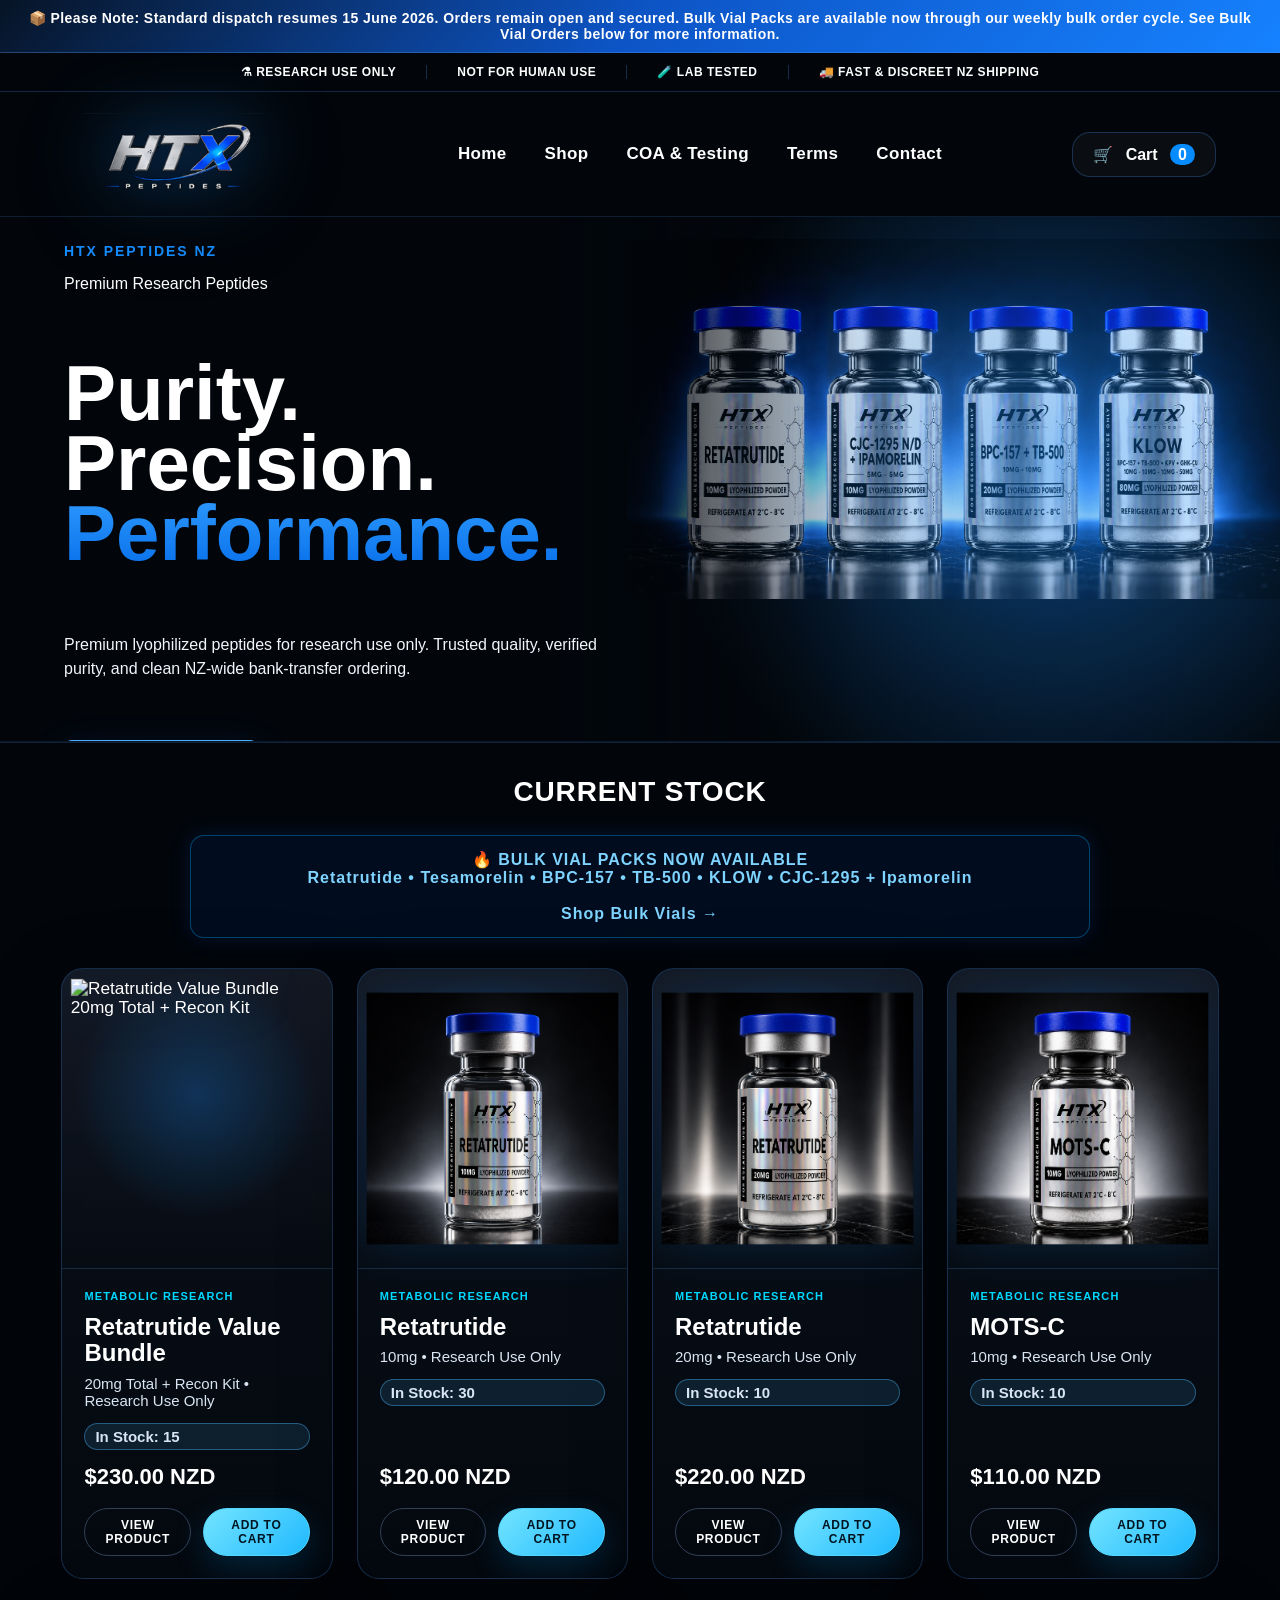
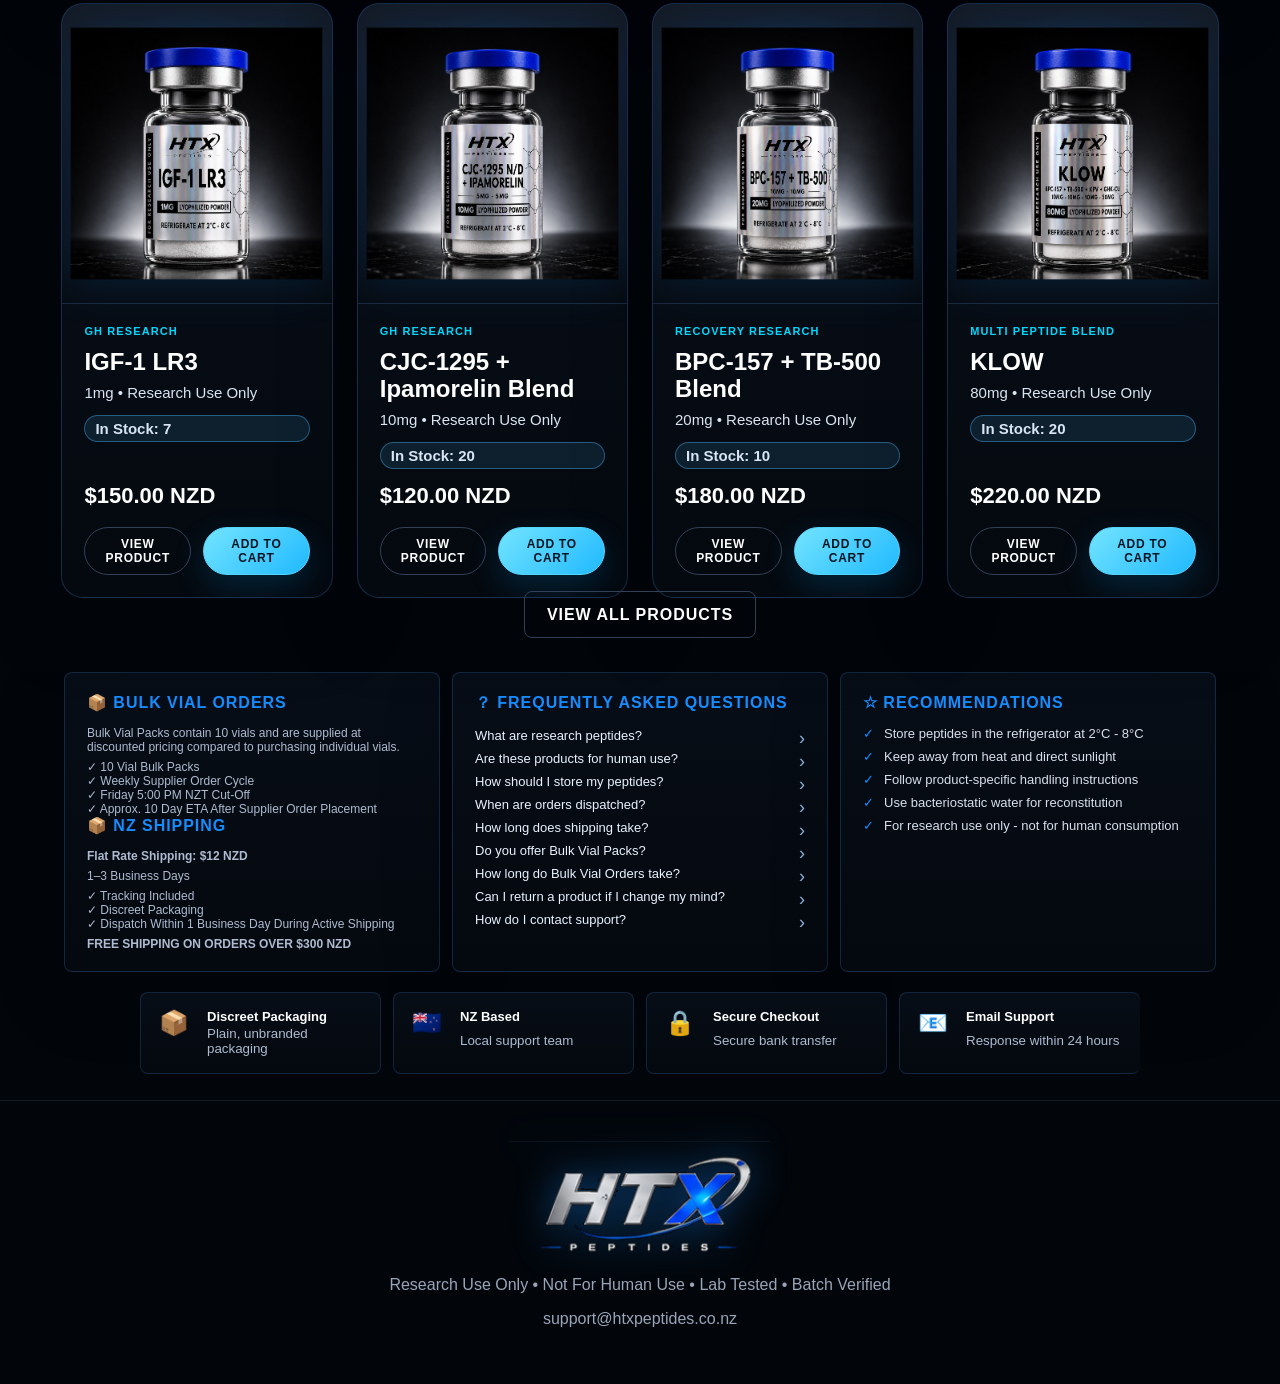
==== commit e66bce9f: "Update index.html" ====
--- a/index.html
+++ b/index.html
@@ -94,15 +94,25 @@
   <section class="recommendations-section">
   <div class="recommendation-grid">
 
-    <article class="recommend-card">
-      <h3>☆ Recommendations</h3>
-      <ul>
-        <li>Store peptides in the refrigerator at 2°C - 8°C</li>
-        <li>Keep away from heat and direct sunlight</li>
-        <li>Follow product-specific handling instructions</li>
-        <li>Use bacteriostatic water for reconstitution</li>
-        <li>For research use only - not for human consumption</li>
-      </ul>
+   <article class="recommend-card">
+      <h3>📦 BULK VIAL ORDERS</h3>
+      <p>Bulk Vial Packs contain 10 vials and are supplied at discounted pricing compared to purchasing individual vials.</p>
+      <p>
+        ✓ 10 Vial Bulk Packs<br>
+        ✓ Weekly Supplier Order Cycle<br>
+        ✓ Friday 5:00 PM NZT Cut-Off<br>
+        ✓ Approx. 10 Day ETA After Supplier Order Placement
+      </p>
+
+      <h3>📦 NZ SHIPPING</h3>
+      <p><strong>Flat Rate Shipping: $12 NZD</strong></p>
+      <p>1–3 Business Days</p>
+      <p>
+        ✓ Tracking Included<br>
+        ✓ Discreet Packaging<br>
+        ✓ Dispatch Within 1 Business Day During Active Shipping
+      </p>
+      <p><strong>FREE SHIPPING ON ORDERS OVER $300 NZD</strong></p>
     </article>
 
     <article class="recommend-card" id="faq">
@@ -119,24 +129,14 @@
     </article>
 
     <article class="recommend-card">
-      <h3>📦 BULK VIAL ORDERS</h3>
-      <p>Bulk Vial Packs contain 10 vials and are supplied at discounted pricing compared to purchasing individual vials.</p>
-      <p>
-        ✓ 10 Vial Bulk Packs<br>
-        ✓ Weekly Supplier Order Cycle<br>
-        ✓ Friday 5:00 PM NZT Cut-Off<br>
-        ✓ Approx. 10 Day ETA After Order Placement
-      </p>
-
-      <h3>📦 NZ SHIPPING</h3>
-      <p><strong>Flat Rate Shipping: $12 NZD</strong></p>
-      <p>1–3 Business Days</p>
-      <p>
-        ✓ Tracking Included<br>
-        ✓ Discreet Packaging<br>
-        ✓ Dispatch Within 1 Business Day During Active Shipping
-      </p>
-      <p><strong>FREE SHIPPING ON ORDERS OVER $300 NZD</strong></p>
+      <h3>☆ Recommendations</h3>
+      <ul>
+        <li>Store peptides in the refrigerator at 2°C - 8°C</li>
+        <li>Keep away from heat and direct sunlight</li>
+        <li>Follow product-specific handling instructions</li>
+        <li>Use bacteriostatic water for reconstitution</li>
+        <li>For research use only - not for human consumption</li>
+      </ul>
     </article>
 
   </div>
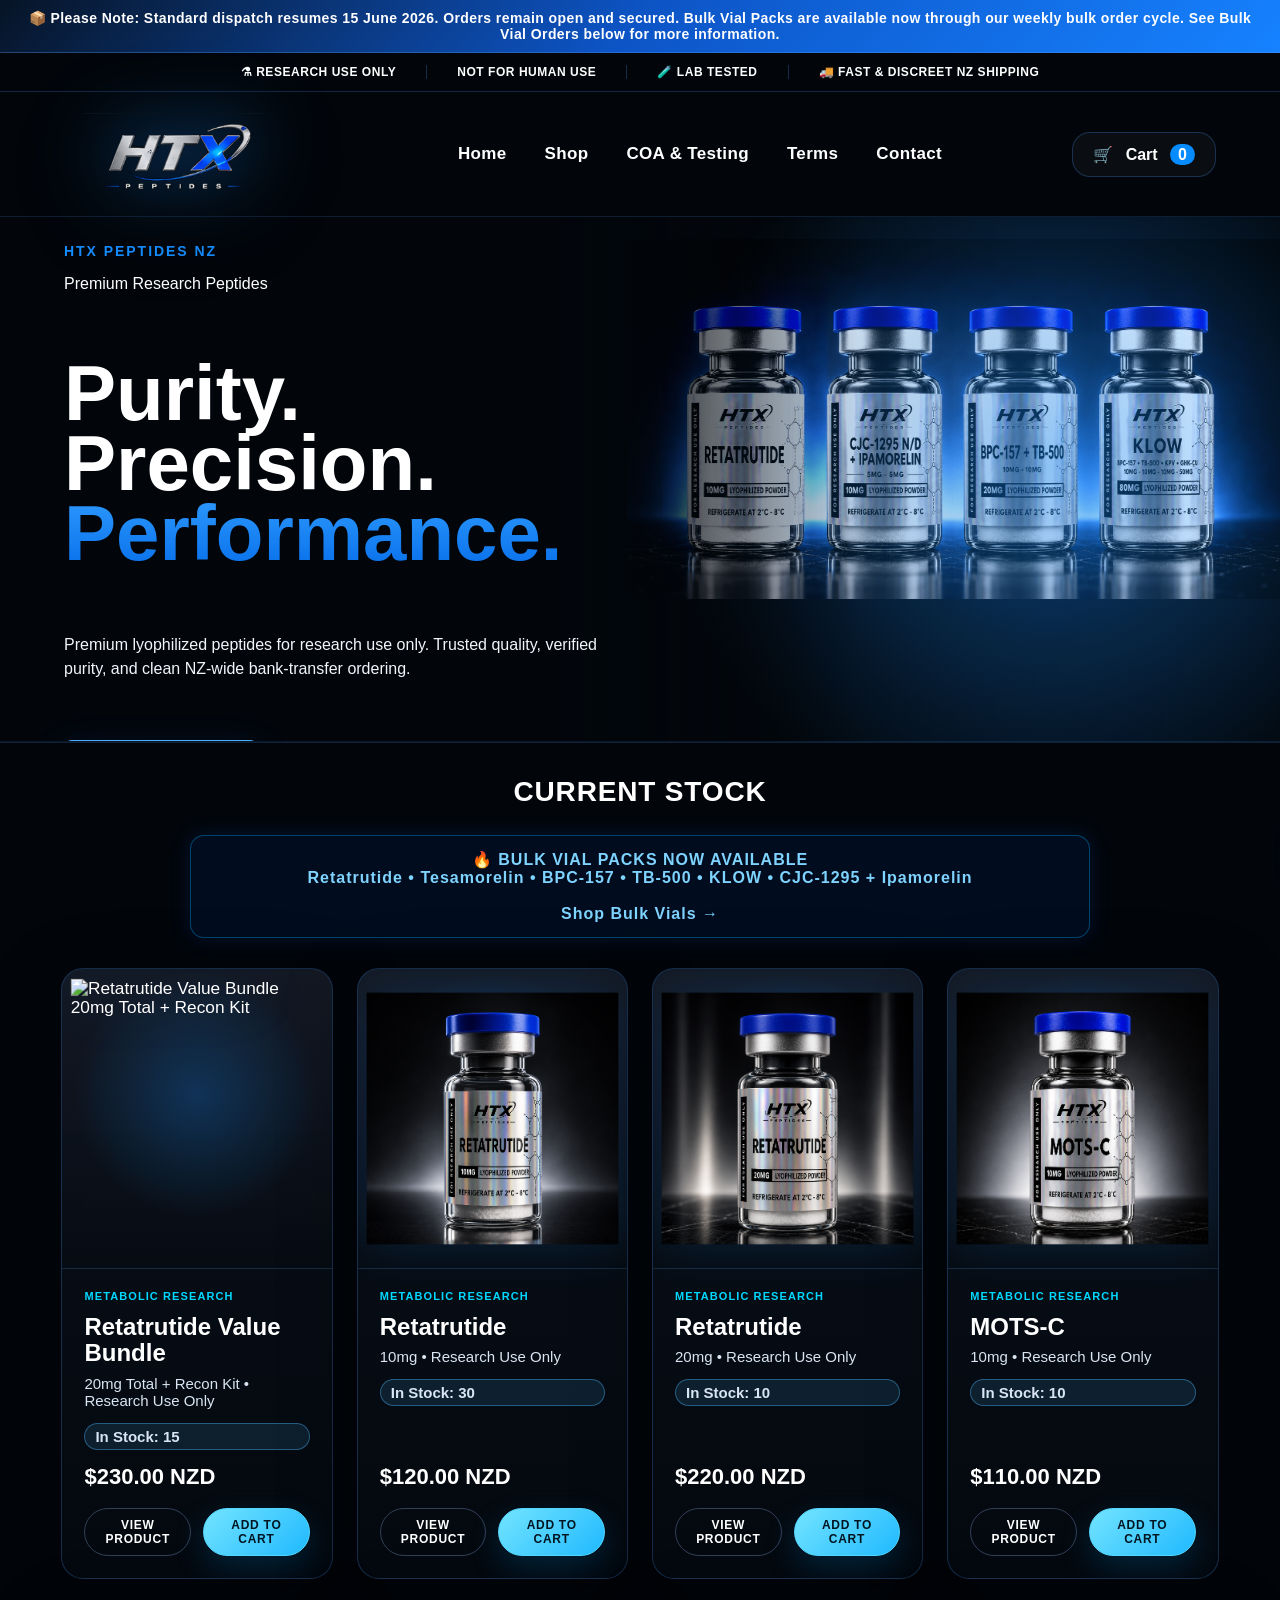
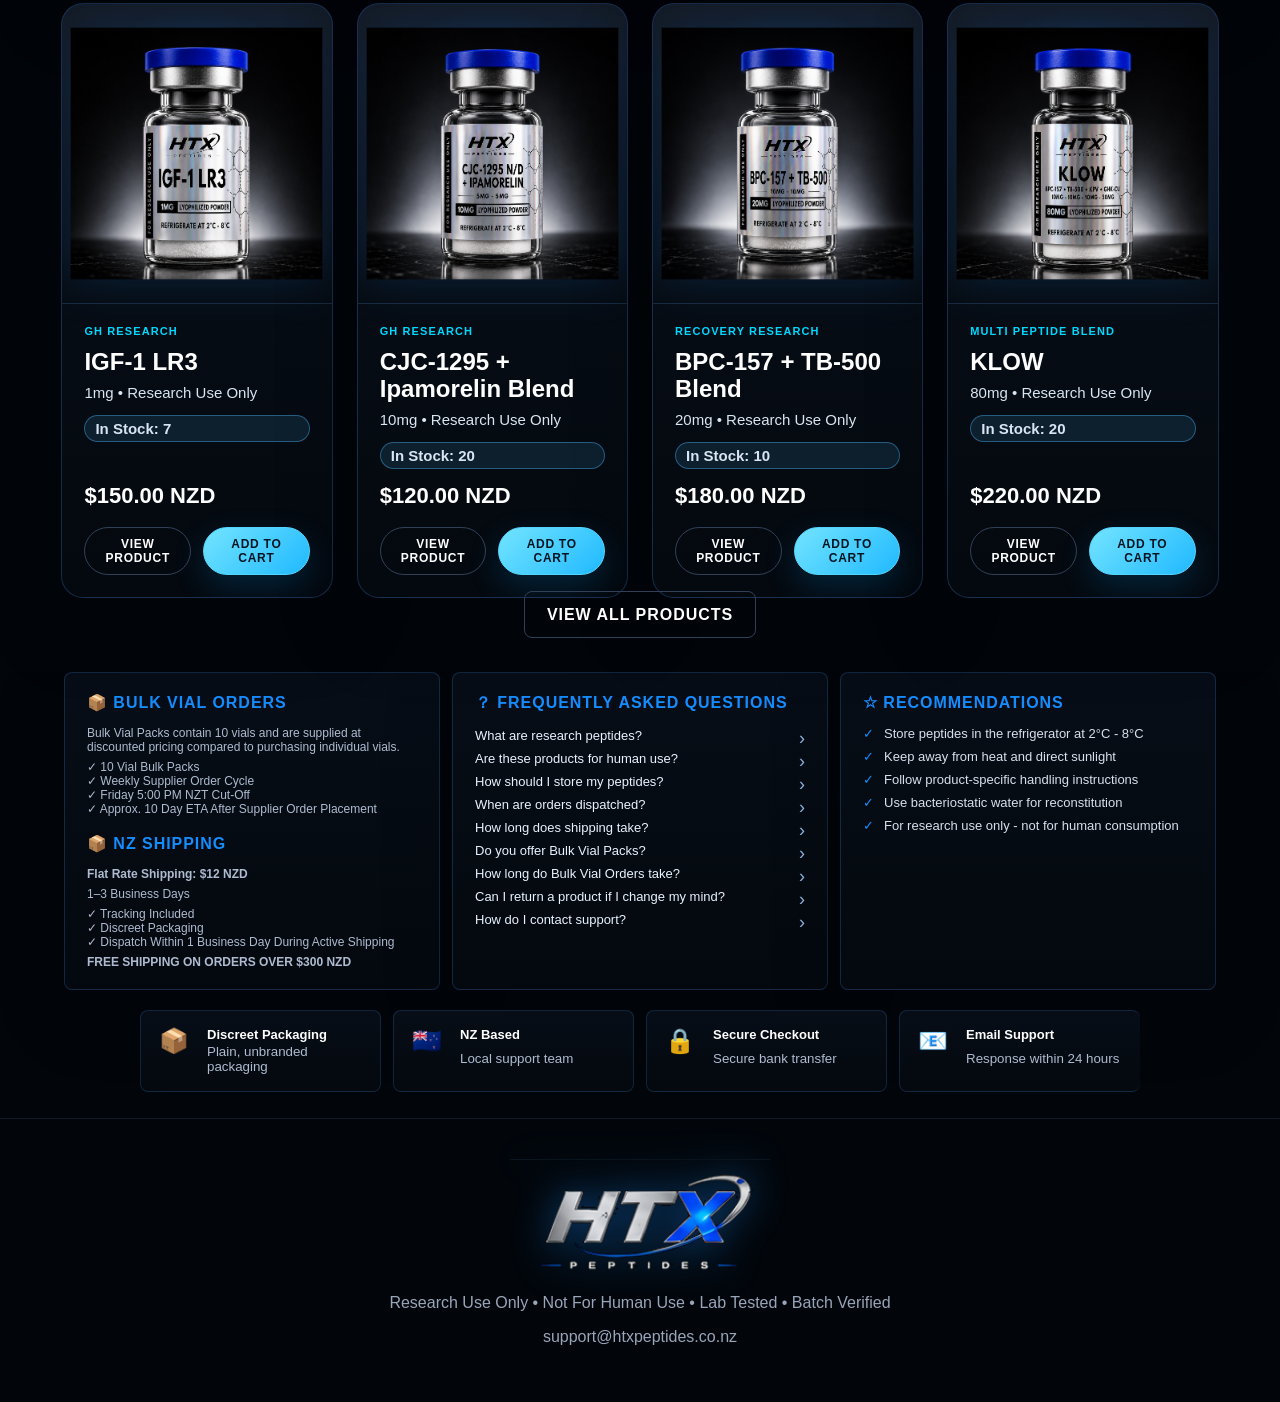
==== commit b4992ca6: "Update index.html" ====
--- a/index.html
+++ b/index.html
@@ -104,7 +104,7 @@
         ✓ Approx. 10 Day ETA After Supplier Order Placement
       </p>
 
-      <h3>📦 NZ SHIPPING</h3>
+      <h3 style="margin-top:18px;">📦 NZ SHIPPING</h3>
       <p><strong>Flat Rate Shipping: $12 NZD</strong></p>
       <p>1–3 Business Days</p>
       <p>
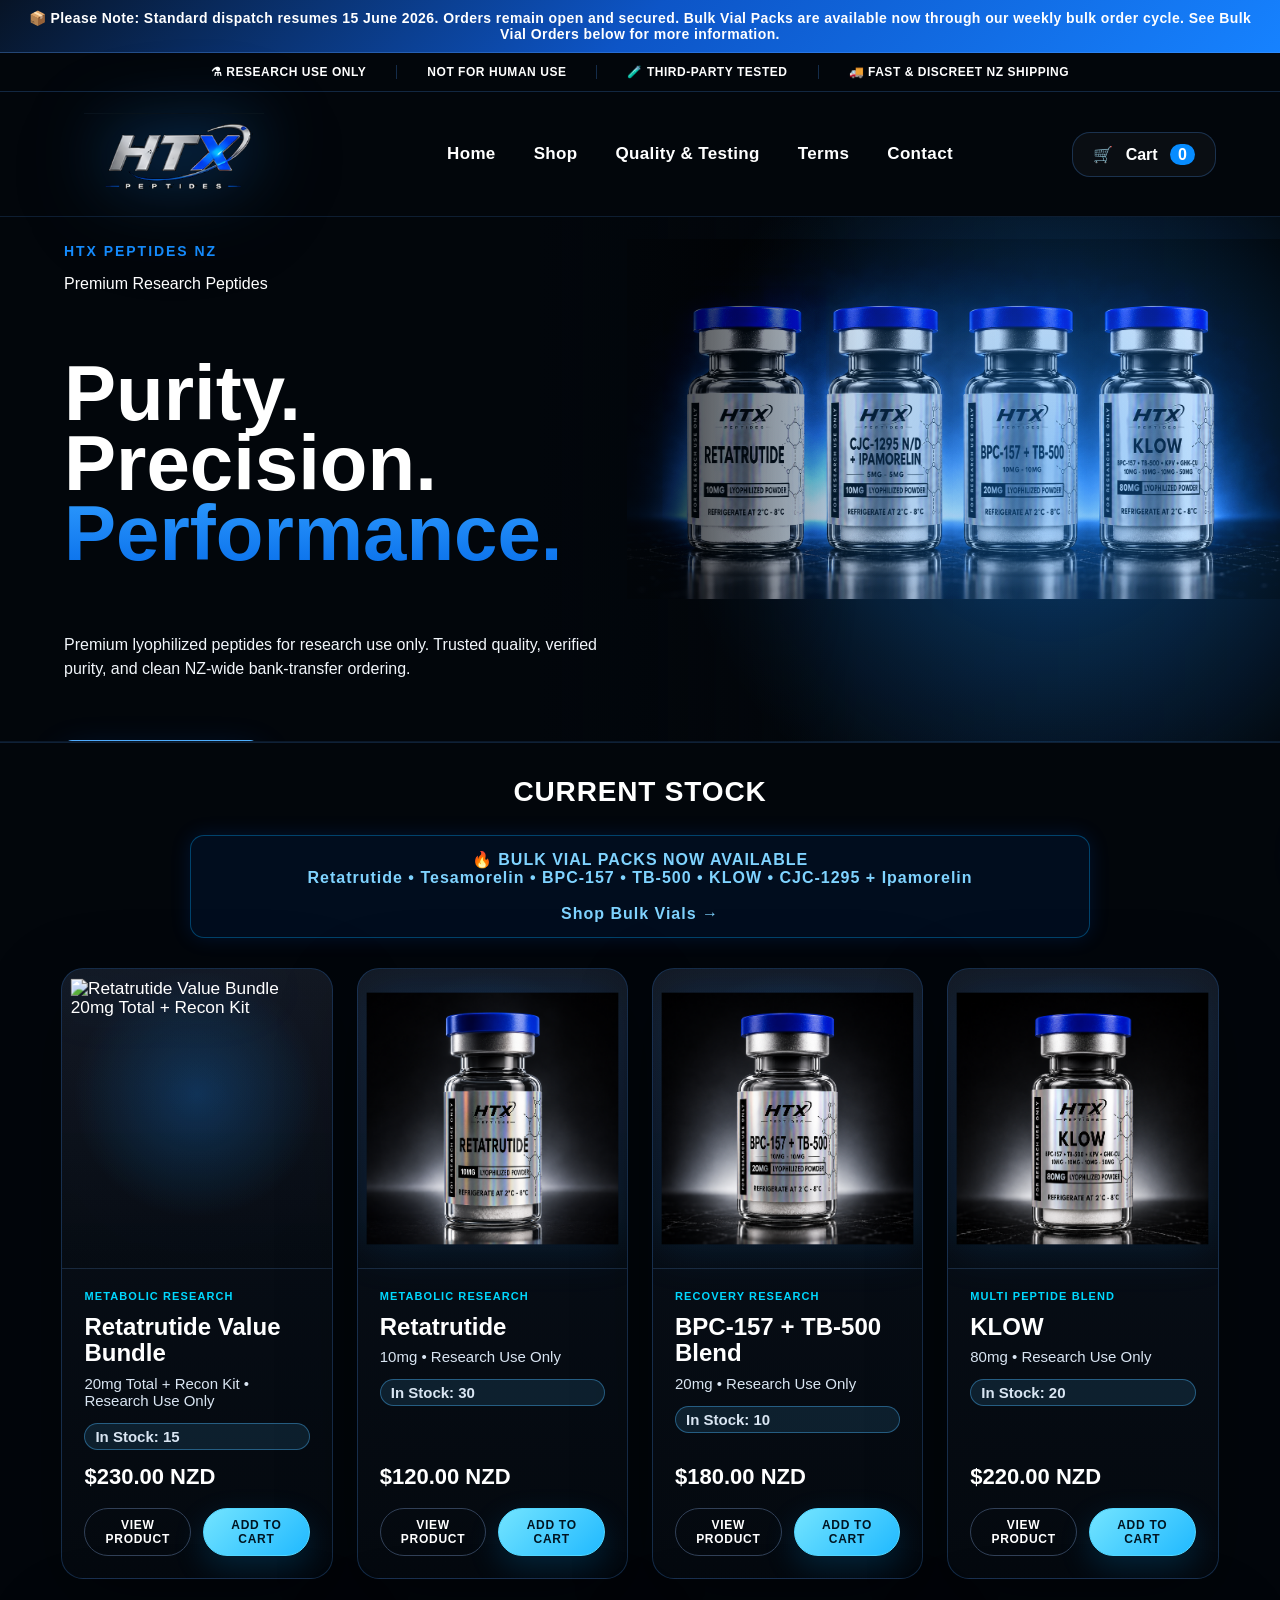
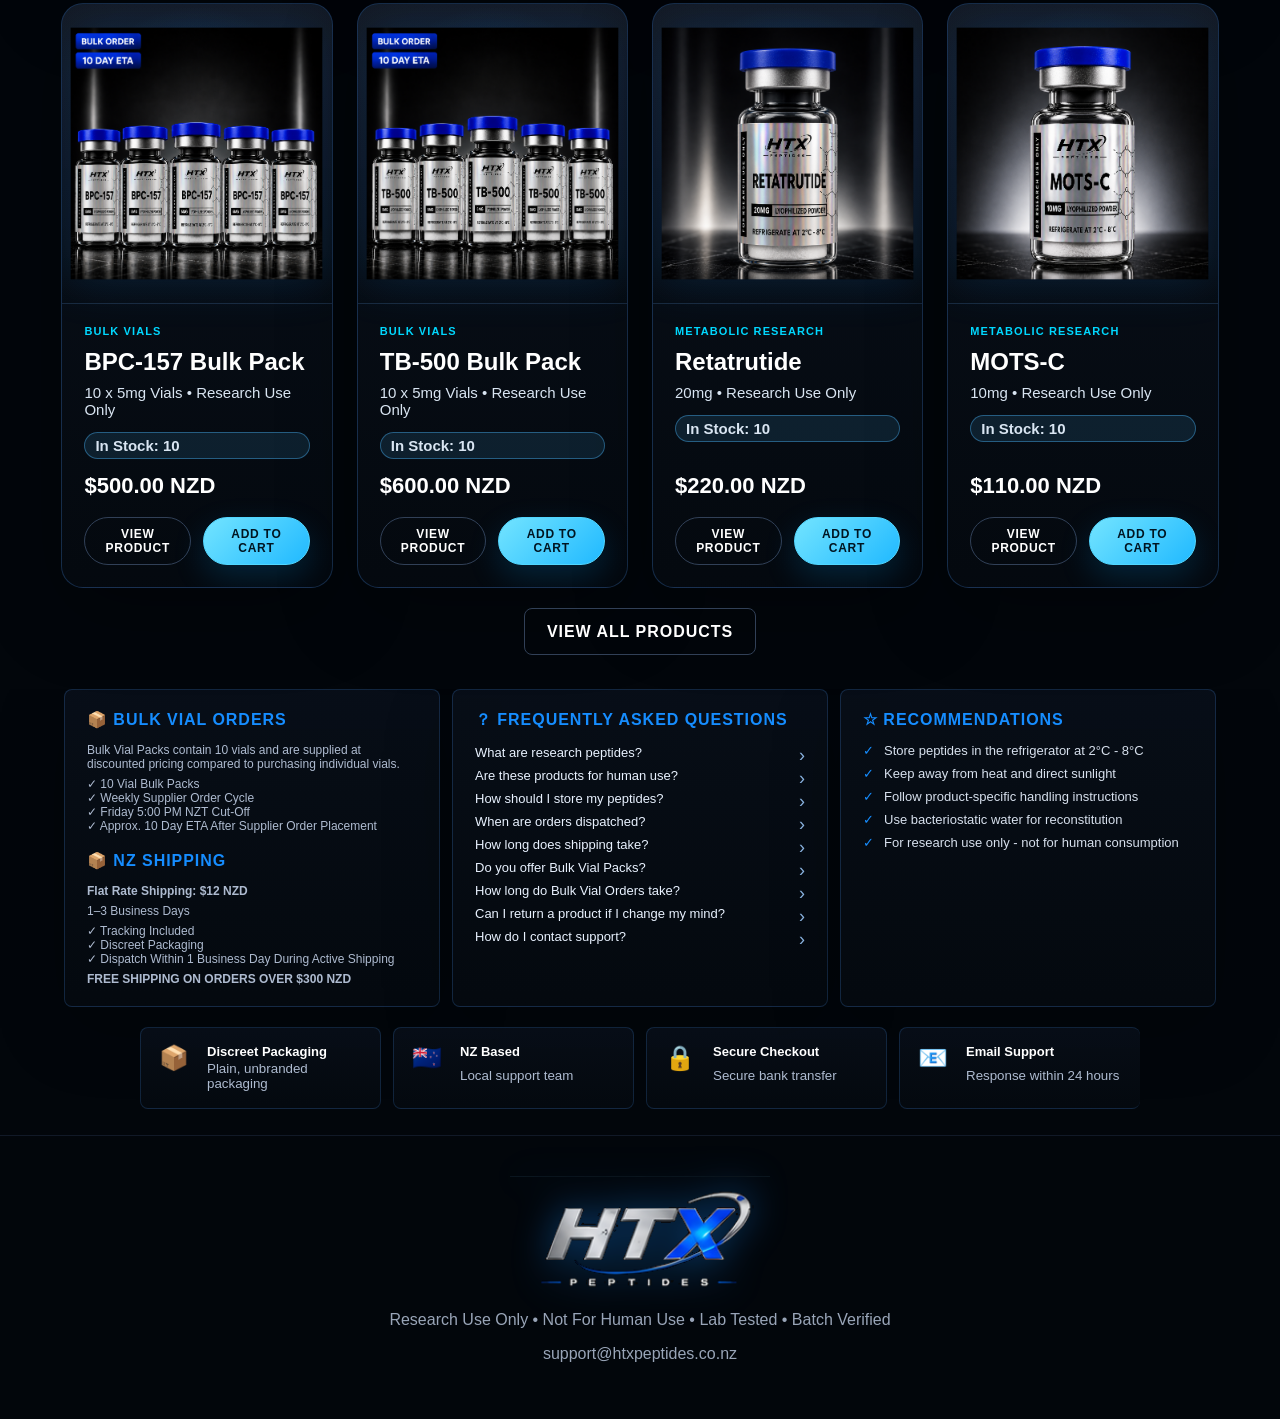
==== commit 50c1f434: "Update index.html" ====
--- a/index.html
+++ b/index.html
@@ -18,7 +18,7 @@
   <div class="topbar exact-topbar">
     <span>⚗ RESEARCH USE ONLY</span>
     <span>NOT FOR HUMAN USE</span>
-    <span>🧪 LAB TESTED</span>
+    <span>🧪 THIRD-PARTY TESTED</span>
     <span>🚚 FAST & DISCREET NZ SHIPPING</span>
   </div>
 
@@ -30,7 +30,7 @@
   <div class="nav-links">
     <a href="index.html">Home</a>
     <a href="shop.html">Shop</a>
-    <a href="coa-testing.html">COA & Testing</a>
+    <a href="coa-testing.html">Quality & Testing</a>
     <a href="terms.html">Terms</a>
     <a href="contact.html">Contact</a>
   </div>
--- a/styles.css
+++ b/styles.css
@@ -795,17 +795,27 @@
 
 .coa-grid{
   display:grid;
-  gap:22px;
-  max-width:1180px;
+  grid-template-columns:repeat(4,minmax(0,1fr));
+  gap:18px;
+  max-width:1400px;
   margin:0 auto;
 }
 
+.coa-grid{
+  display:grid;
+  grid-template-columns:repeat(4,minmax(0,1fr));
+  gap:18px;
+  max-width:1400px;
+  margin:0 auto;
+}
+
 .coa-product-card{
-  display:grid;
-  grid-template-columns:240px 1fr;
-  gap:28px;
+  display:flex;
+  flex-direction:column;
   align-items:center;
-  padding:28px;
+  text-align:center;
+  padding:16px;
+  min-height:500px;
   border:1px solid rgba(75,155,255,.22);
   border-radius:22px;
   background:linear-gradient(145deg,rgba(255,255,255,.065),rgba(255,255,255,.025));
@@ -813,32 +823,48 @@
 }
 
 .coa-product-card img{
-  max-height:240px;
   width:100%;
+  max-width:180px;
+  height:240px;
   object-fit:contain;
-  filter:drop-shadow(0 0 20px rgba(22,141,255,.18));
+  margin-bottom:12px;
+}
+
+.coa-product-card h2{
+  margin:6px 0;
+  font-size:24px;
+  line-height:1.1;
 }
 
 .coa-product-card small{
-  color:#00d8ff;
-  font-weight:900;
-  text-transform:uppercase;
-  letter-spacing:.12em;
-}
-
-.coa-product-card h2{
-  margin:10px 0;
-  font-size:34px;
+  font-size:12px;
+}
+
+.coa-product-card p{
+  font-size:13px;
+  line-height:1.3;
 }
 
 .coa-product-card .btn{
   margin-top:12px;
-}
-
-@media(max-width:760px){
-  .coa-product-card{
+  padding:10px 18px;
+}
+
+@media(max-width:1200px){
+  .coa-grid{
+    grid-template-columns:repeat(3,1fr);
+  }
+}
+
+@media(max-width:900px){
+  .coa-grid{
+    grid-template-columns:repeat(2,1fr);
+  }
+}
+
+@media(max-width:600px){
+  .coa-grid{
     grid-template-columns:1fr;
-    text-align:center;
   }
 }
 
@@ -2355,4 +2381,7 @@
   border-color: rgba(0, 216, 255, 0.5);
   box-shadow: 0 0 30px rgba(0, 140, 255, 0.25);
 }
-}
+.stock-more {
+  margin-top: 35px !important;
+}
+}
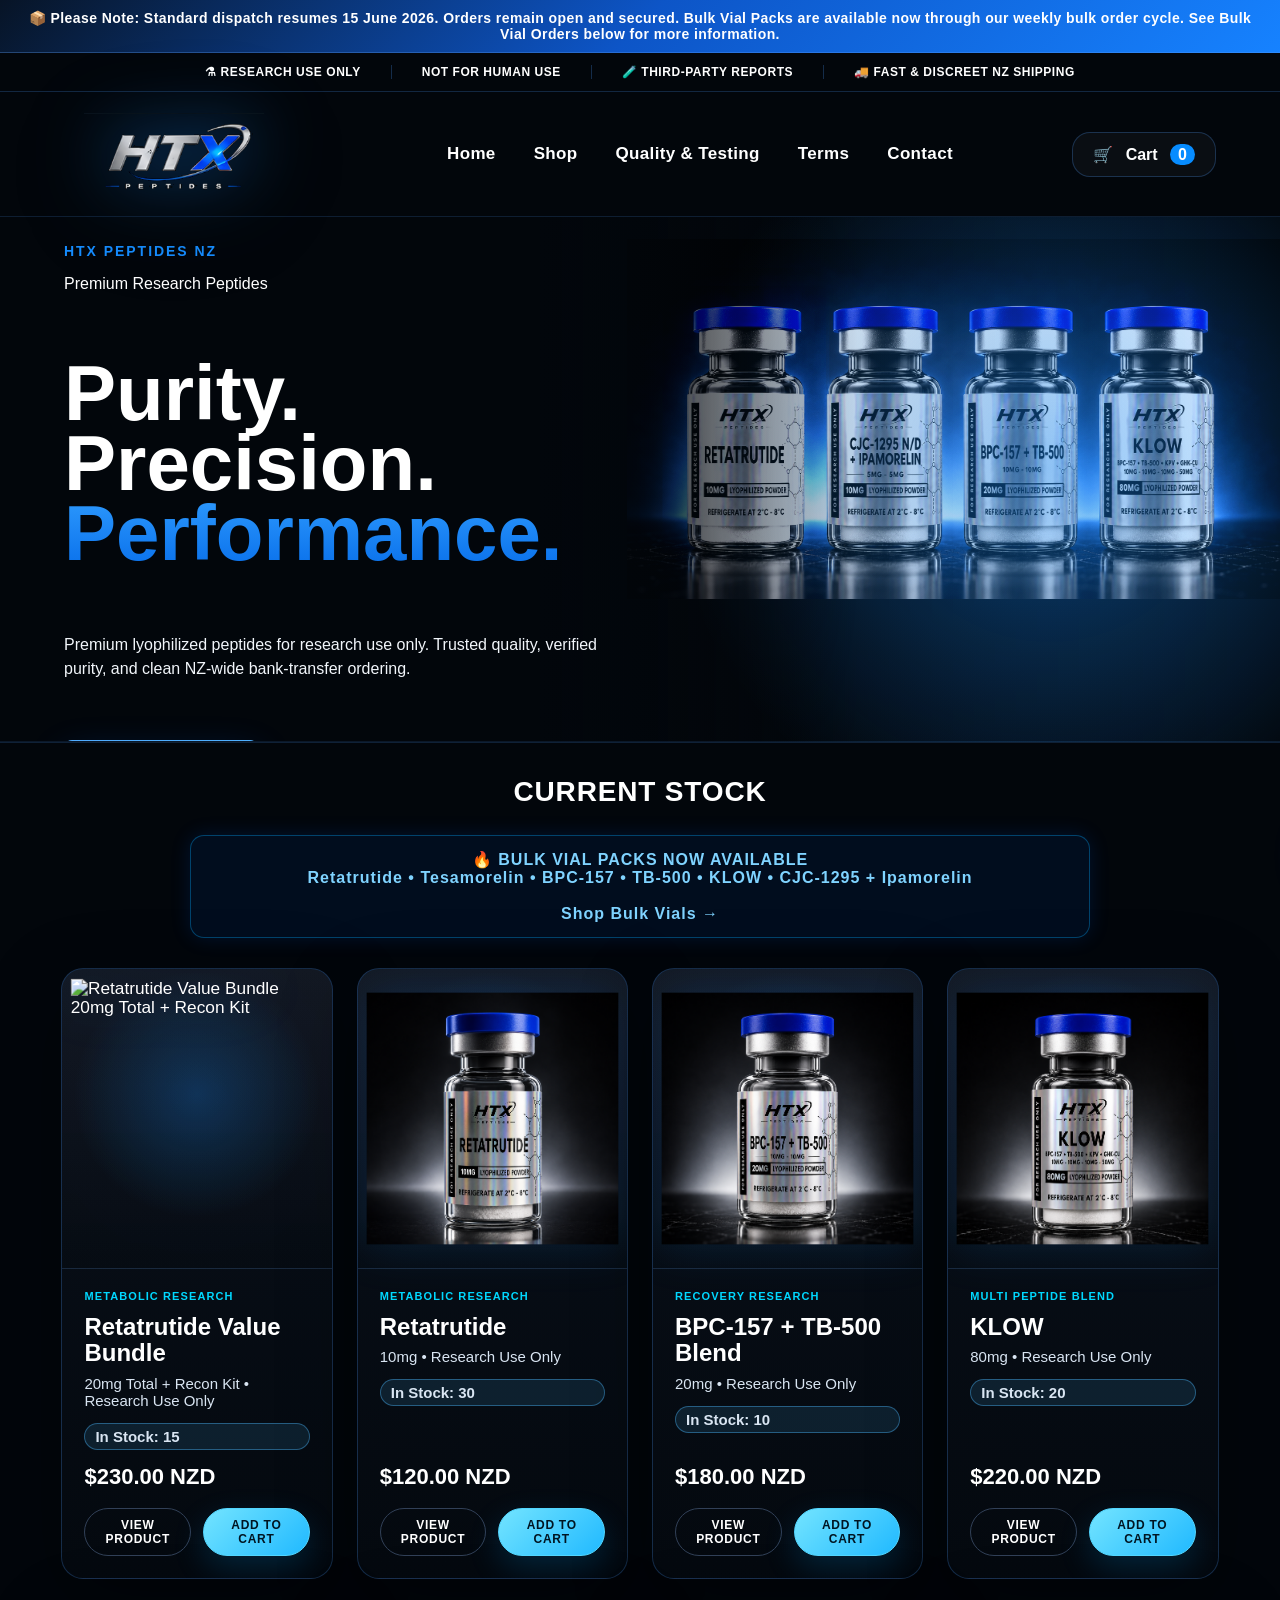
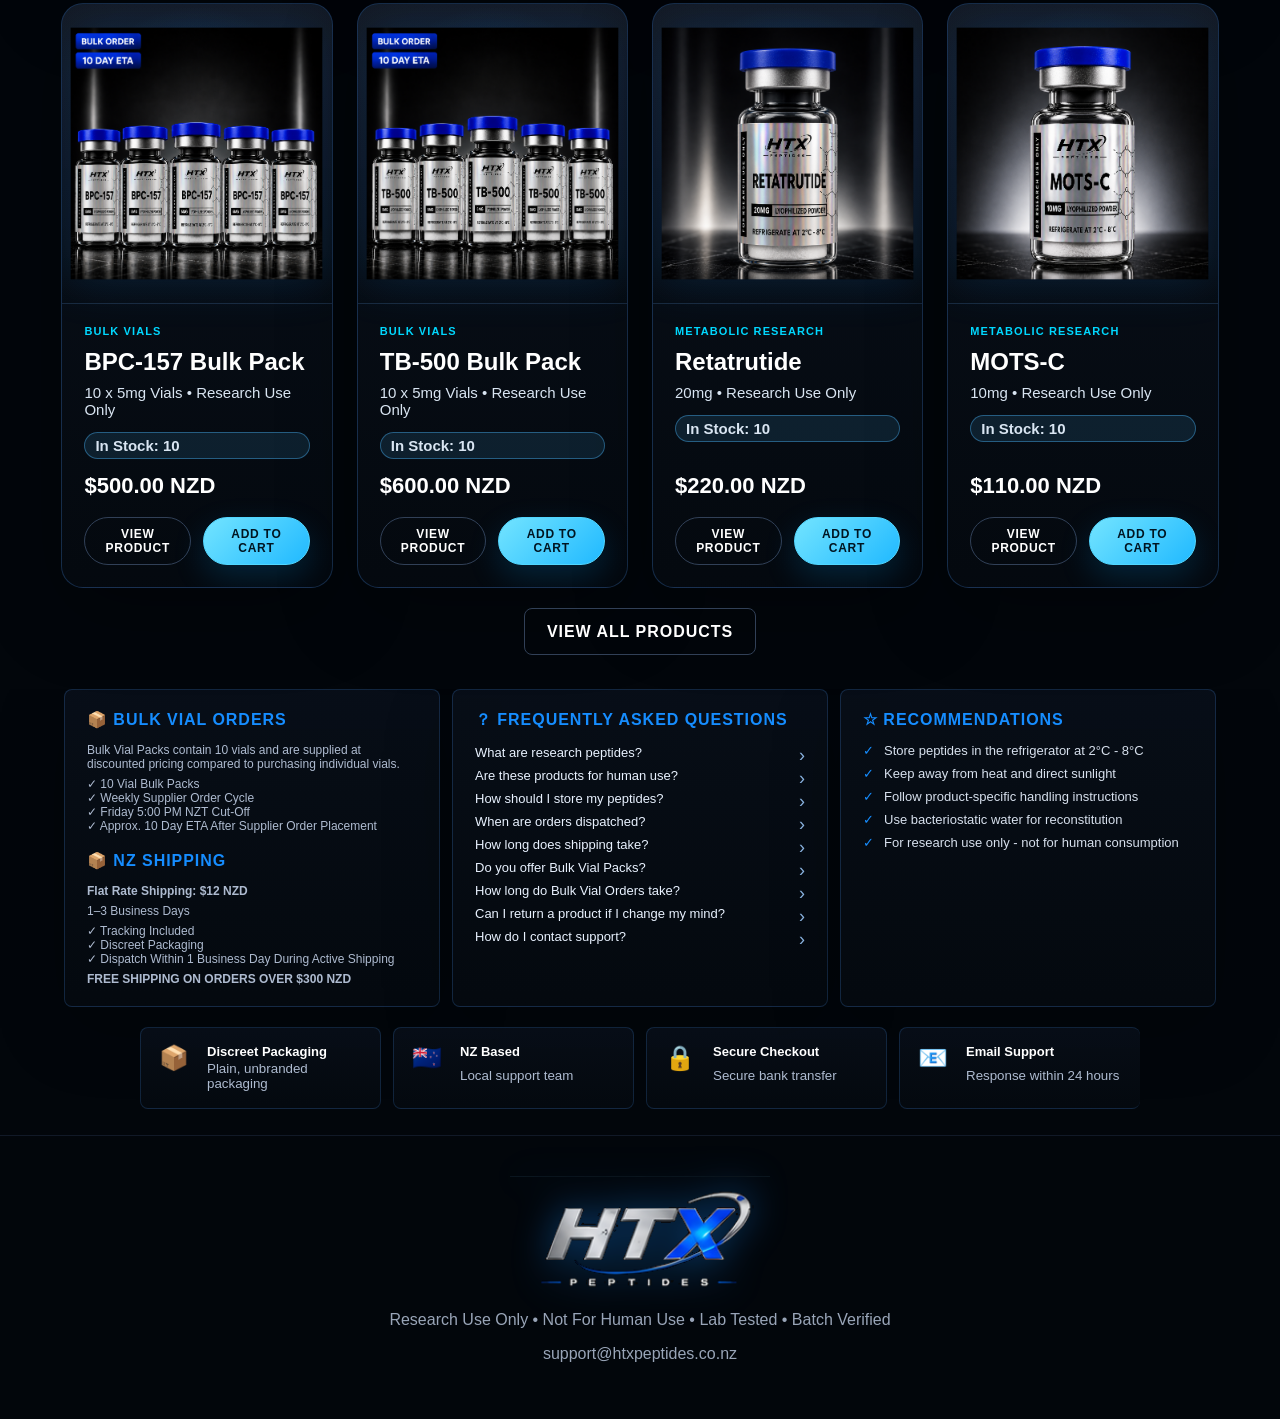
==== commit 0e39ddc7: "Update index.html" ====
--- a/index.html
+++ b/index.html
@@ -18,7 +18,7 @@
   <div class="topbar exact-topbar">
     <span>⚗ RESEARCH USE ONLY</span>
     <span>NOT FOR HUMAN USE</span>
-    <span>🧪 THIRD-PARTY TESTED</span>
+    <span>🧪 THIRD-PARTY REPORTS</span>
     <span>🚚 FAST & DISCREET NZ SHIPPING</span>
   </div>
 
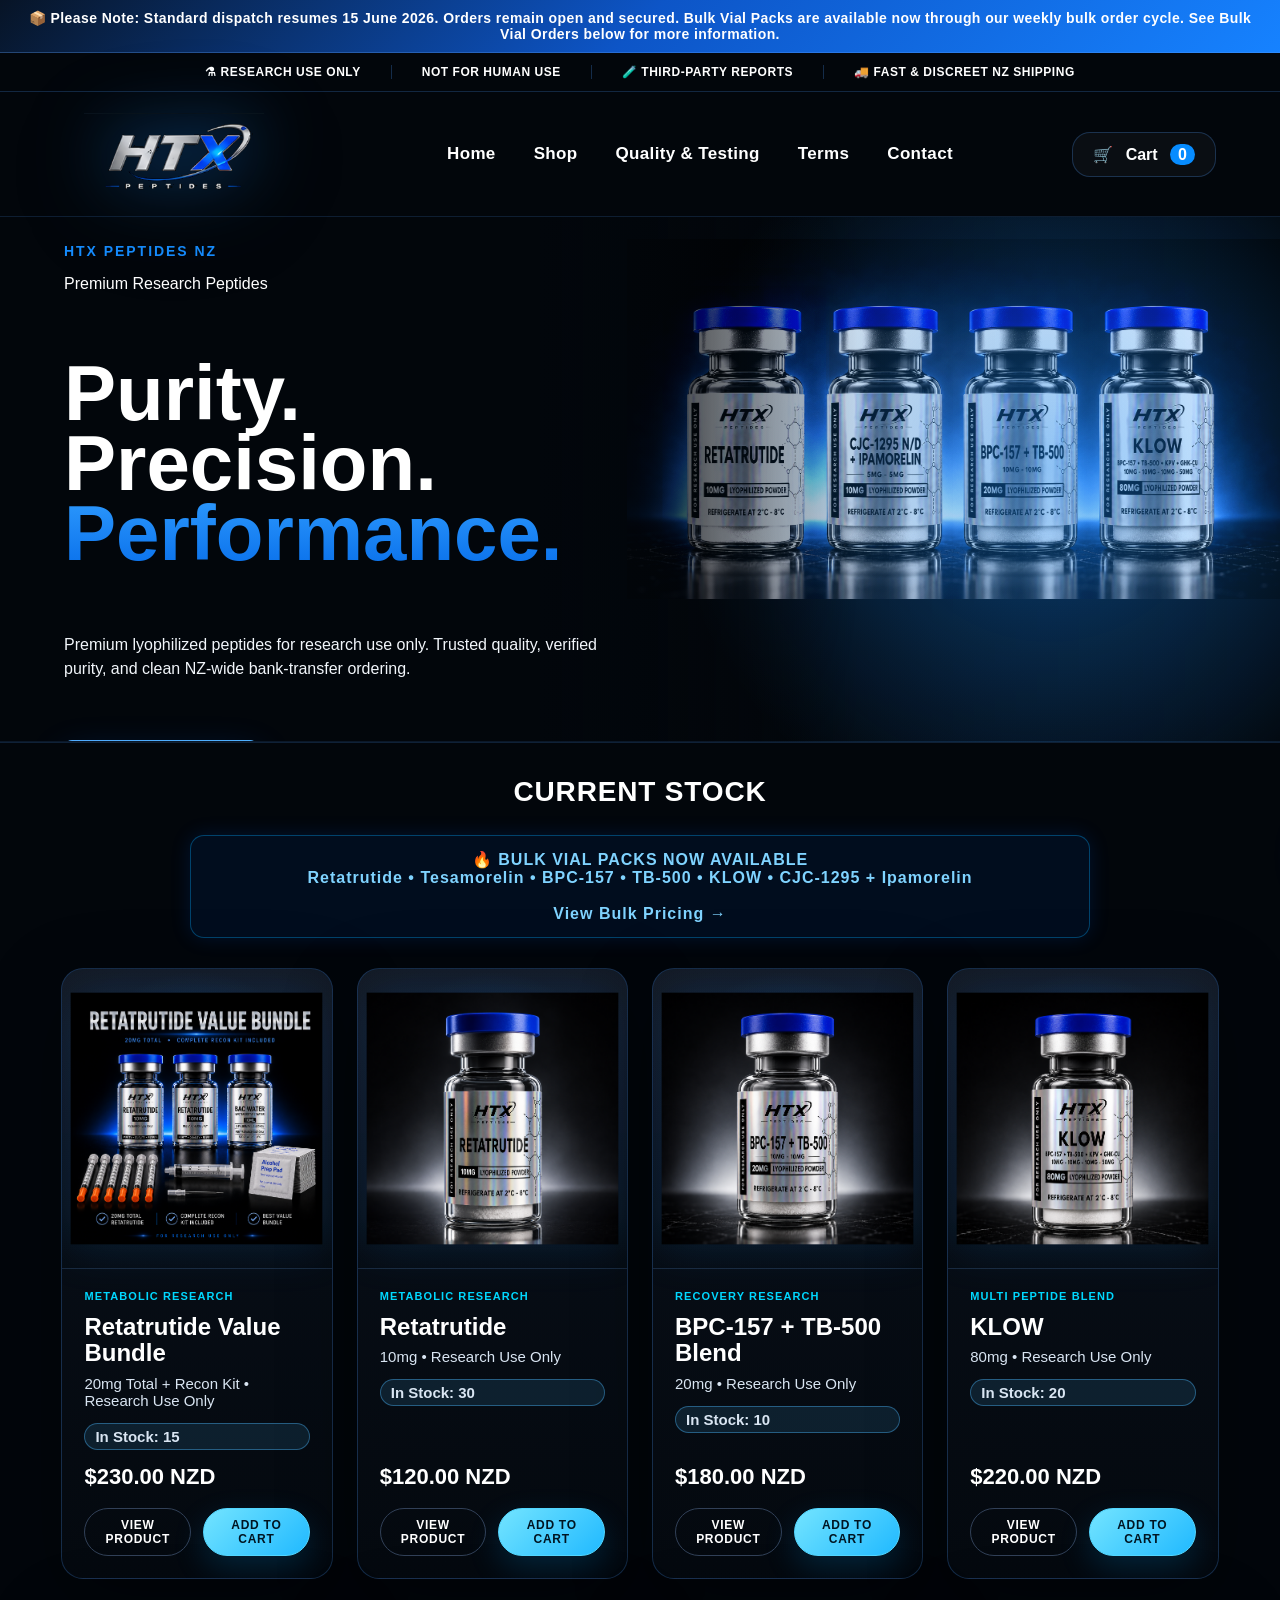
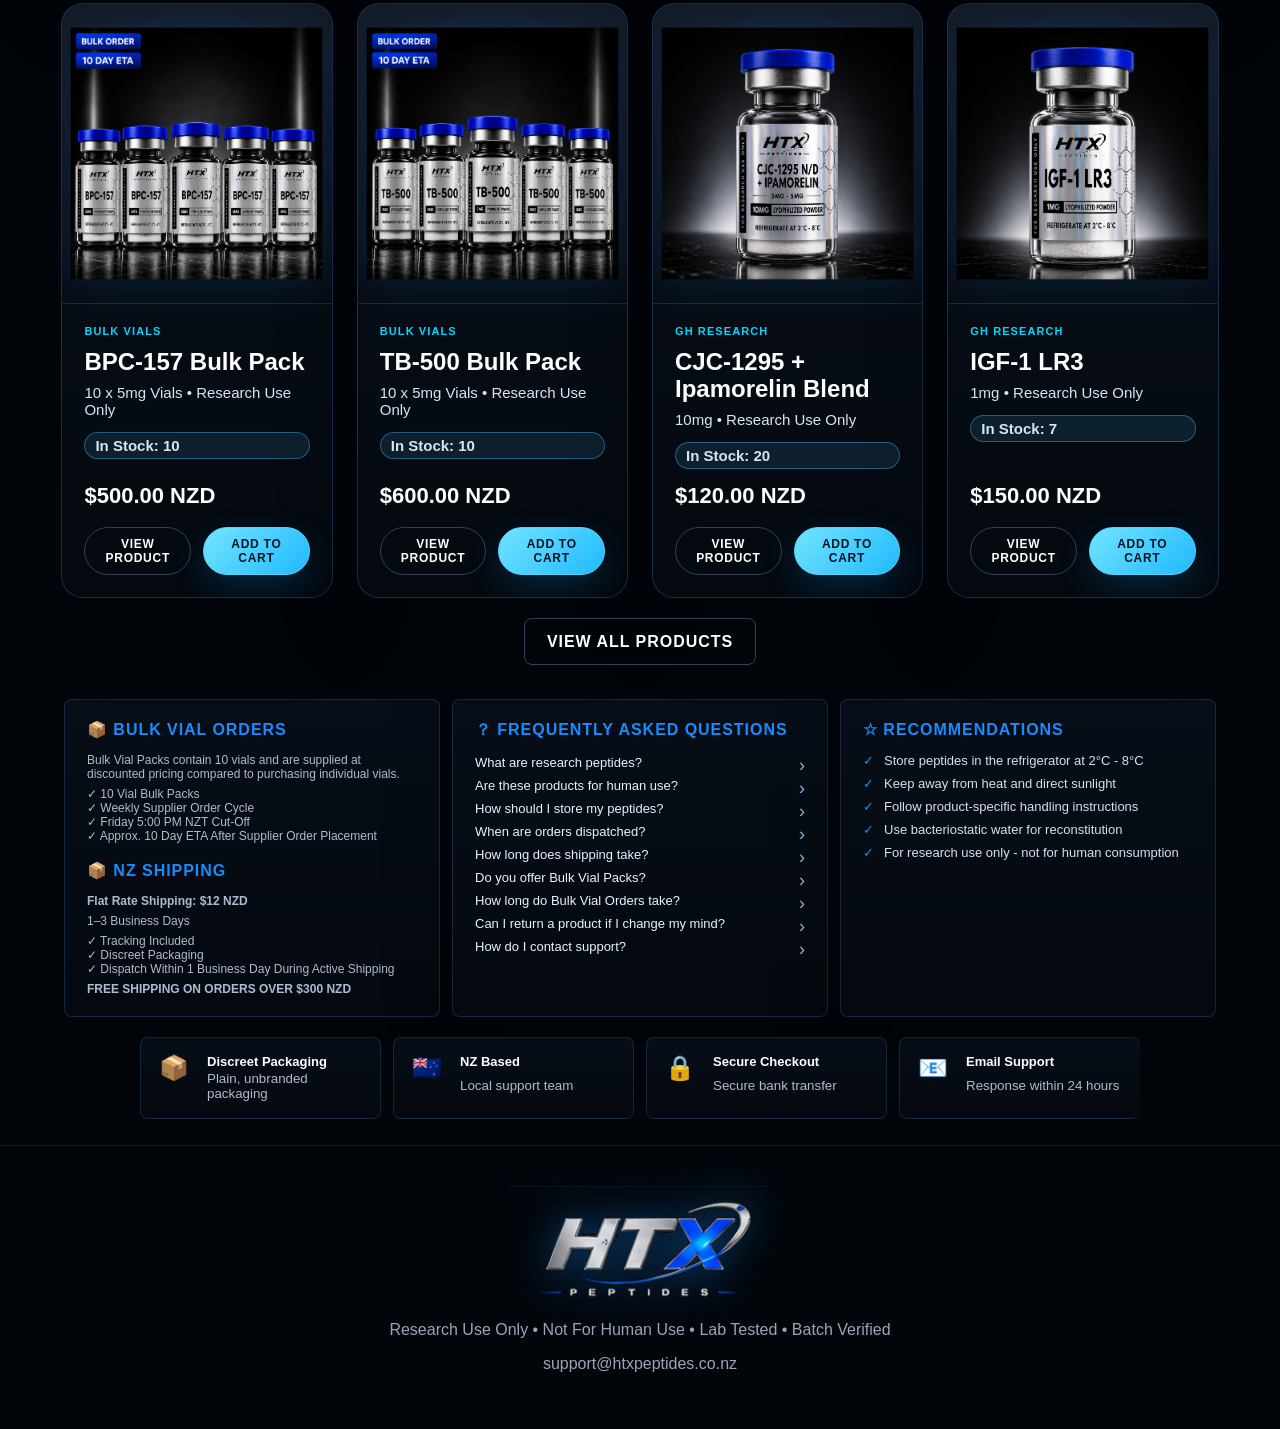
==== commit d9e70849: "Update index.html" ====
--- a/index.html
+++ b/index.html
@@ -81,7 +81,7 @@
     <br>
     Retatrutide • Tesamorelin • BPC-157 • TB-500 • KLOW • CJC-1295 + Ipamorelin
     <br><br>
-    <a href="shop.html" class="bulk-link">Shop Bulk Vials →</a>
+    <a href="bulk-vials.html">View Bulk Pricing →</a>
   </div>
 
   <div id="productGrid" class="product-grid exact-stock-grid"></div>
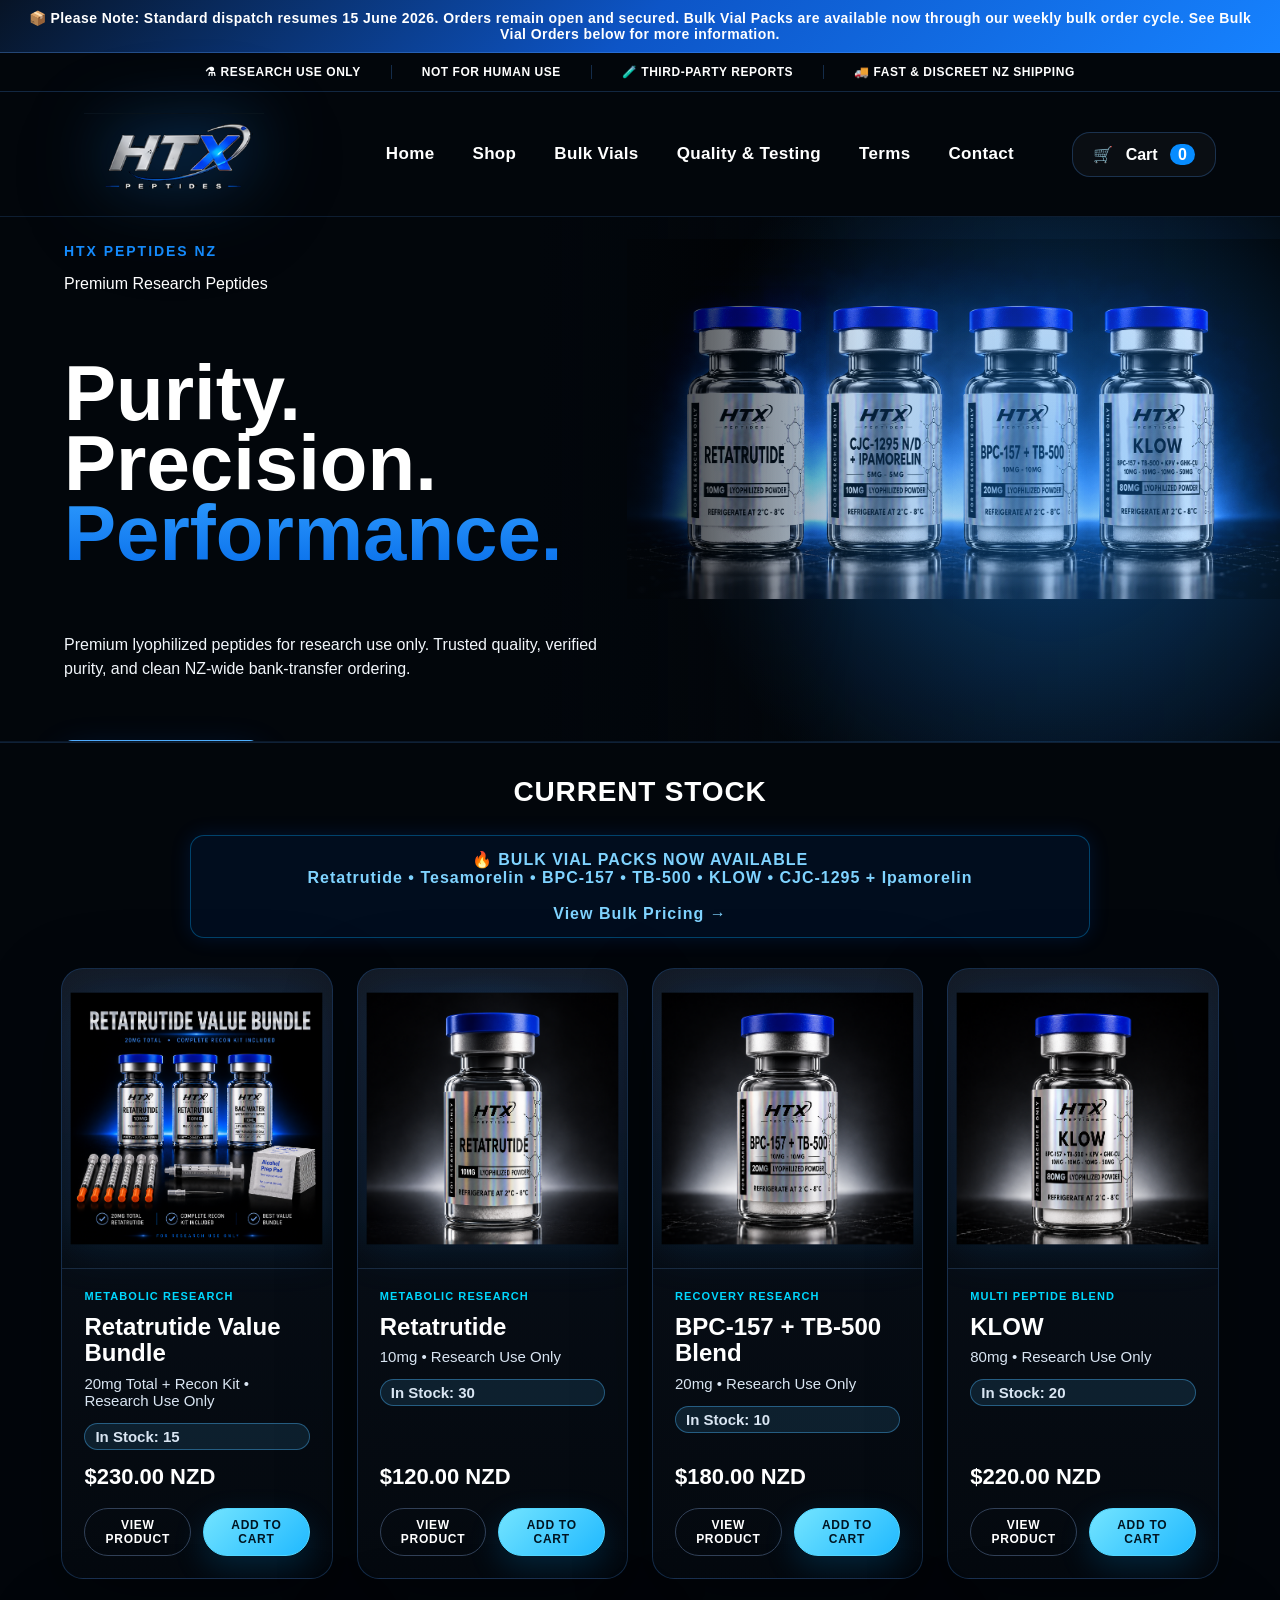
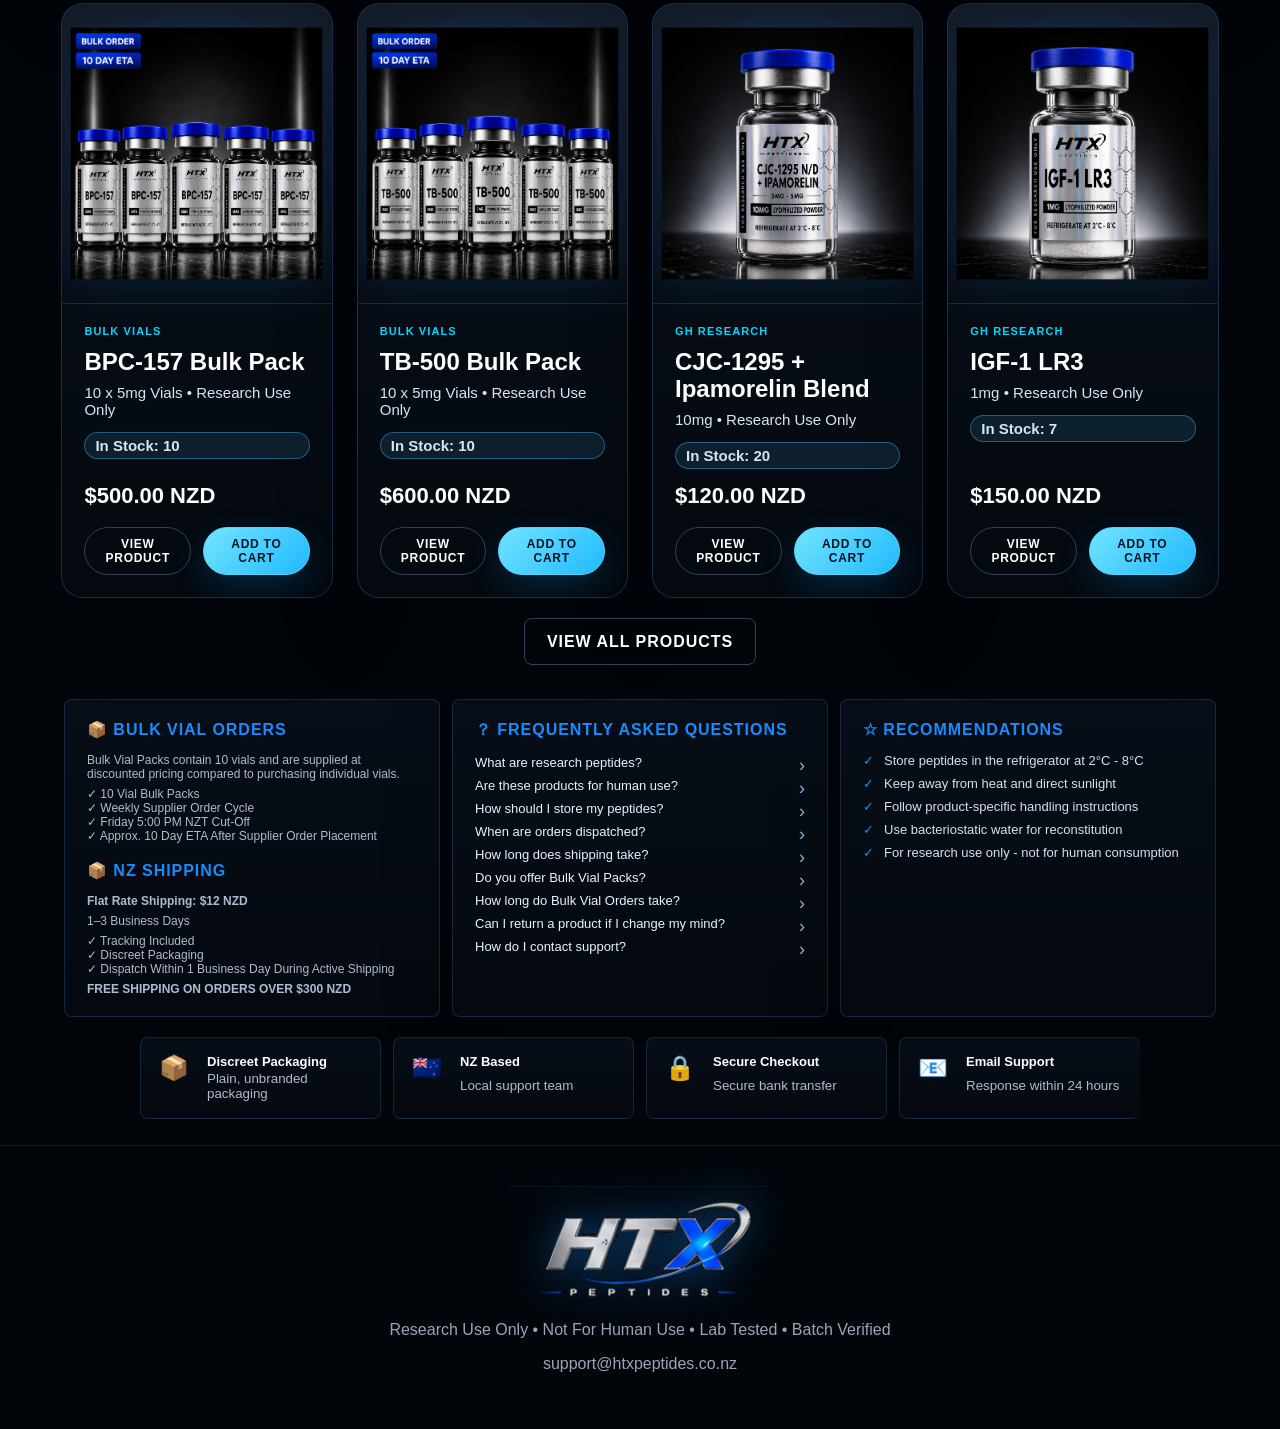
==== commit e78f2b23: "Update index.html" ====
--- a/index.html
+++ b/index.html
@@ -30,6 +30,7 @@
   <div class="nav-links">
     <a href="index.html">Home</a>
     <a href="shop.html">Shop</a>
+    <a href="bulk-vials.html">Bulk Vials</a>
     <a href="coa-testing.html">Quality & Testing</a>
     <a href="terms.html">Terms</a>
     <a href="contact.html">Contact</a>
--- a/styles.css
+++ b/styles.css
@@ -2384,4 +2384,41 @@
 .stock-more {
   margin-top: 35px !important;
 }
-}
+.bulk-section{
+    max-width:1200px;
+    margin:40px auto;
+    display:grid;
+    gap:24px;
+}
+
+.bulk-card{
+    background:rgba(255,255,255,.03);
+    border:1px solid rgba(75,155,255,.25);
+    border-radius:20px;
+    padding:24px;
+}
+
+.bulk-table{
+    width:100%;
+    border-collapse:collapse;
+}
+
+.bulk-table th,
+.bulk-table td{
+    padding:14px;
+    border-bottom:1px solid rgba(255,255,255,.08);
+    text-align:left;
+}
+
+.bulk-table th{
+    color:#4b9bff;
+}
+
+.bulk-info{
+    max-width:1200px;
+    margin:40px auto 80px;
+    padding:24px;
+    border:1px solid rgba(75,155,255,.25);
+    border-radius:20px;
+}
+
